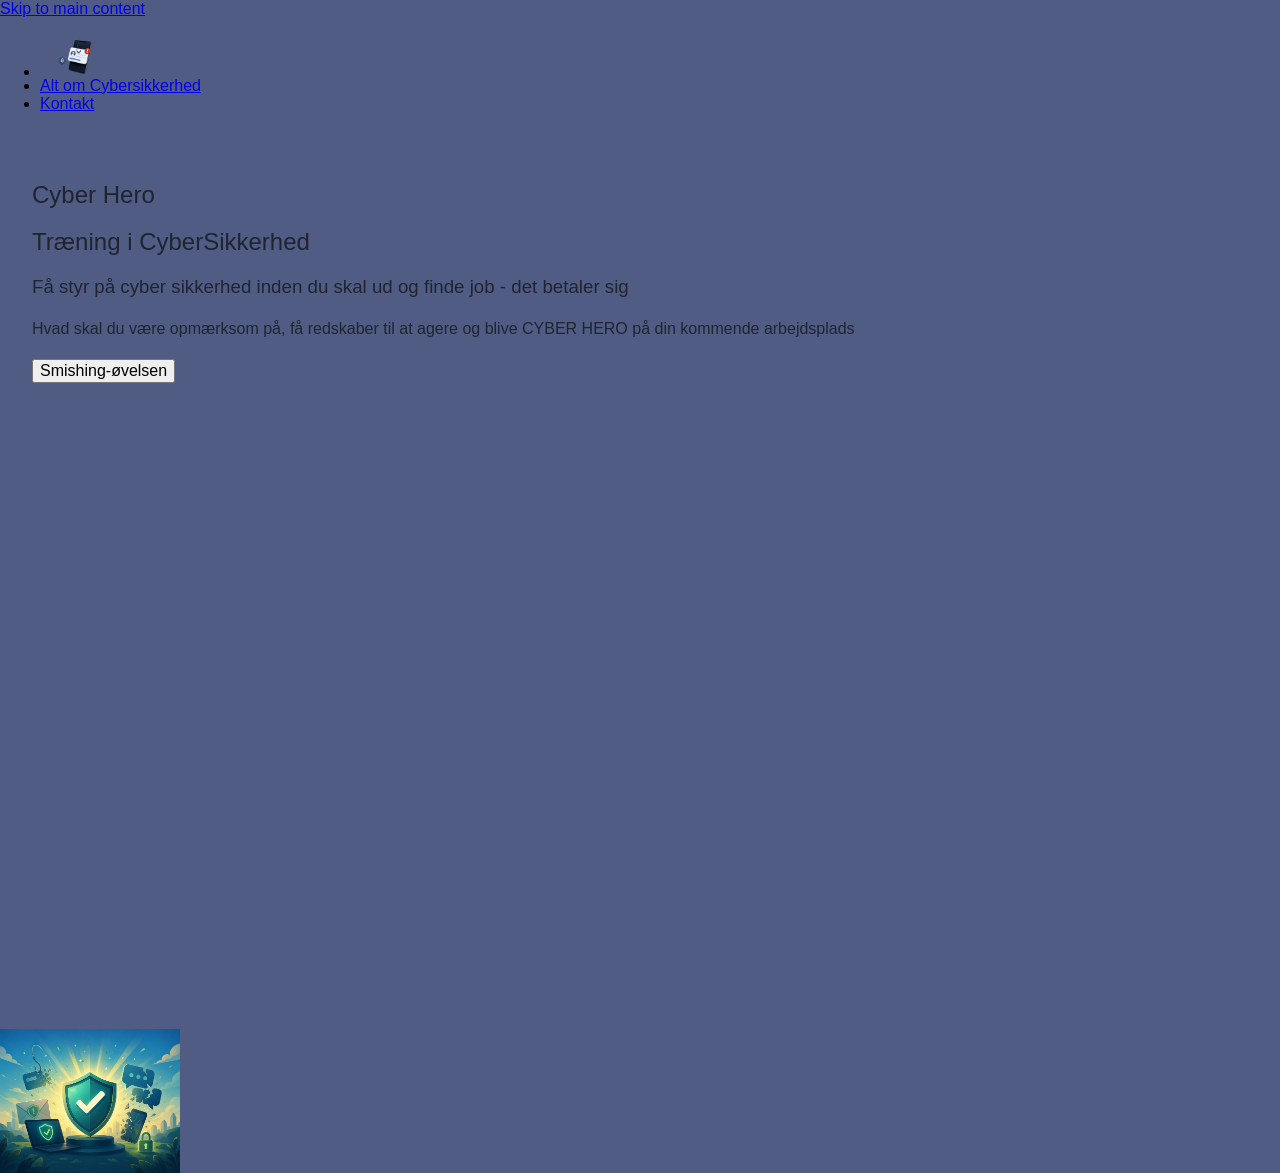
==== index.html @ 081ffcfa "færdiggjort branching scenario og WIP navigation" ====
<!DOCTYPE html>
<html lang="da">

<head>
  <meta charset="UTF-8">
  <meta http-equiv="X-UA-Compatible" content="IE=edge" />
  <!-- fortælller ældre browsere at de skal benytte seneste rendering-mode - ikke vigtig mere, men god -->
  <meta name="viewport" content="width=device-width, initial-scale=1.0">
  <title>Cybersikkerhed</title>
  <script src="js/script-screens.js" defer></script>
  <script src="js/script.js" defer></script>
  <link rel="stylesheet" href="css/style.css">
</head>

<body>
  <a href="#main-content" class="screen-reader-text">Skip to main content
  </a>
  <header>
    <nav class="site-nav" aria-label="site-navigation">
      <ul class="site-nav__list">
        <li class="site-nav__item">
          <a href="#" class="site-nav__link site-nav__link--logo">
            <img src="imgs/smishing--nobg.png" alt="Cyber Hero logo" class="site-nav__logo--icon" </a>
        </li>
        <li class="site-nav__item">
          <a href="#Cyber Sikkerhed" class="site-nav__link">Alt om Cybersikkerhed</a>
        </li>
        <li class="site-nav__item">
          <a href="#Kontakt" class="site-nav__link">Kontakt</a>
        </li>
      </ul>
    </nav>
  </header>
  <main id="main-content" aria-label="main-content">
    <section class="screen hero" data-screen="hero">
      <div class="hero__title">
        <h1 class="hero__logo-text">
          <span>Cyber</span>
          <span>Hero</span>
        </h1>
        <h2 class="hero__subtitle">Træning i CyberSikkerhed</h2>

        <div class="hero__info">
          <h3 class="hero__info-title">Få styr på cyber sikkerhed inden du skal ud og finde job - det betaler sig</h3>
          <h4 class="hero__info-text">Hvad skal du være opmærksom på, få redskaber til at agere og blive CYBER HERO på
            din kommende arbejdsplads
          </h4>
        </div>
      </div>
      <button class="hero__btn" data-go-to="case-smishing">Smishing-øvelsen</button>
    </section>
    <section class="screen card is-hidden" data-screen="case-intro">
      <div class="card__img">
        <img src="imgs/logo--blue-bg.png" alt="CyberHero-logo">
      </div>
      <div class="card__header">
        <h2 class="card__title">Smishing Alert1</h2>
        <h3 class="card__subtitle">Du modtager en sms fra ukendt nummer med besked om at ændre din eksamensdato</h3>
        <div class="card__content">
          <h3 class="card__subtitle">Dette kan du efter øvelsen:</h3>
          <ul class="card__list">
            <li class="card__item">genkende smishing</li>
            <li class="card__item">agere med ro i maven</li>
            <li class="card__item">reagere hvis uheldet sker</li>
          </ul>
          <h4 class="card__info">Målgruppe: Studerende</h4>
          <h4 class="card__info">Varighed: 3-5 min.</h4>
          <button class="card__btn card__btn--case" data-go-to="case-smishing">START smishing-øvelsen</button>
        </div>
      </div>
    </section>
    <section class="screen q-card is-hidden" data-screen="case-smishing">
      <div class="q-card__img">
        <img src="imgs/logo--black-bg.png" alt="Smishing illustration">
      </div>
      <div class="q-card__header">
        <h2 class="q-card__title">Smishing Alert</h2>
        <h3 class="q-card__subtitle"></h3>
        <p class="q-card__bodytext">Du modtager en sms fra ukendt nummer med beskeden:</p>
      </div>
      <div class="q-card__img">
        <img src="imgs/logo--green-bg.png" alt="Smishing illustration">
      </div>
      <div class="q-card__content">
        <h3 class="q-card__subtitle"></h3>
        <h2 class="q-card__question">Hvordan reagerer du?</h2>
        <button class="q-card__btn q-card__btn--choice" data-action="click">check</button>
        <button class="q-card__btn q-card__btn--choice" data-action="click">ignore</button>
        <button class="q-card__btn q-card__btn--choice" data-action="click">click</button>
      </div>
    </section>
    <section class="screen consequence-card is-hidden" data-screen="feedback">
      <div class="consequence-card__img">
        <img src="imgs/logo--no-bg.png" alt="Smishing illustration">
      </div>
      <div class="consequence-card__header">
        <h2 class="consequence-card__title">Smishing Alerttertete</h2>
        <h3 class="consequence-card__subtitle">test tes test</h3>
        <p class="consequence-card__bodytext">Du modtager en sms fra ukendt nummer med beskeden:</p>
      </div>
      <div class="consequence-card__img">
        <img src="imgs/smishing--nobg.png" alt="Smishing illustration">
      </div>
      <div class="consequence-card__content">
        <h3 class="consequence-card__subtitle"></h3>
        <h2 class="consequence-card__question">Hvordan reagerer du?</h2>
        <button class="consequence-card__btn consequence-card__btn--question" data-action="check">Svar click</button>
        <button class="consequence-card__btn consequence-card__btn--question" data-action="check">Svar ignore</button>
        <button class="consequence-card__btn consequence-card__btn--question" data-action="check">Svar check</button>
      </div>
    </section>
    <section class="screen end-card is-hidden" data-screen="end">
      <div class="end-card__header">
        <h2 class="end-card__title">Du er nu Cyber-Hero</h2>
        <h3 class="end-card__subtitle">Du har nu gennemført Smishing-øvelsen og kan nu:</h3>
        <h3 class="end-card__subtitle">Dette kan du efter øvelsen:</h3>
        <ul class="end-card__list">
          <li class="end-card__item">genkende smishing</li>
          <li class="end-card__item">agere med ro i maven</li>
          <li class="end-card__item">reagere hvis uheldet sker</li>
        </ul>
      </div>
      <div class="end-card__body">
        <p class="end-card__bodytext">Du modtager en sms fra ukendt nummer med beskeden:</p>
        <div class="end-card__img">
          <img src="imgs/ch-finish-shield-ai.png" alt="Smishing illustration">
        </div>
      </div>
    </section>
    <section class="screen next-card is-hidden" data-screen="next">
      <div class="next-card__content">
        <h3 class="next-card__subtitle"></h3>
        <h2 class="next-card__question">Hvad kan du nu?</h2>
        <button class="next-card__btn next-card__btn--next" data-action="check">Svar click</button>
        <button class="next-card__btn next-card__btn--next" data-action="check">Svar ignore</button>
        <button class="next-card__btn next-card__btn--next" data-action="check">Svar check</button>
      </div>
    </section>
  </main>
  <section class="screen introMain is-hidden" data-screen="introMain">Alle udfordringer</section>
  <section class="screen learnMore is-hidden" data-screen="learnMore">Lær mere om Cyber Sikkerhed</section>
  <section class="footer">
    <div class="footer__logobox">
      <div class="footer__logo-img">
        <img src="imgs/ch-finish-shield-ai.png" alt="logo">
      </div>
    </div>
  </section>
</body>

</html>
---- css/style.css ----
@charset "UTF-8";
/* Mixin*/
/* Mixin er en måde at genbruge kode på. Man tager kode som bruges flere steder og samler det i en mixin */
/* 1. Reset / base */
* {
  box-sizing: border-box;
}

body {
  margin: 0;
  padding: 0;
  font-family: SF Pro Display, Source Code Pro, Segoe UI, Tahoma, Geneva, Verdana, sans-serif;
  background-color: #515c84;
}

p {
  font-size: 16px;
  font-family: SF Pro Display, Source Code Pro, Segoe UI, Tahoma, Geneva, Verdana, sans-serif;
  color: #1f2430;
}

h1,
h2,
h3,
h4,
h5,
h6 {
  font-weight: 500;
  color: #1f2430;
}

img {
  display: block;
  height: auto;
  max-width: 100%;
}

button {
  font: inherit;
  cursor: pointer;
}

/* 3. Layout helpers */
.is-hidden {
  display: none;
}

.screen {
  min-height: 100vh;
  padding: 2rem;
}

/* 4. Navigation */
.site-nav__logo--icon {
  width: 4rem;
  height: auto;
  display: block;
}

/* 5. Sections / components */
/*.hero,
.consequence-card,
.q-card__img,
.end-card {
  display: grid;
  place-items: center;
  max-width: 900px;
  margin: 2rem auto;
  padding: 2rem;
  background-color: #ffffff;
  border-radius: 8px;
}

.q-card__img img {
  max-width: 320px;
}
*/
/* 6. Footer */
/* 7. States */
/* 8. Media queries */
/* 2. Accessibility */
/*Skip to main content code snippet fra:https://www.a11y-collective.com/blog//*
skip-to-main-content/ */
/*.screen-reader-text {
  position: absolute; //Positions the link absolutely on the page, allowing it to be placed anywhere.
  left: -9999px; //Moves the link far off-screen to the left, making it invisible to sighted users.
  z-index: 999; //Sets a high z-index, ensuring that the link will be on top of other page elements if it becomes visible.
  padding: 1em;
  background-color: black;
  color: white;
  opacity: 0; //Sets the link's opacity to 0, making it fully transparent and invisible.
}

.screen-reader-text:focus {
  left: 50%; // When the link receives focus (e.g., when a keyboard user tabs to it), it is repositioned horizontally to the centre of the screen.
  transform: translateX(
    -50%
  ); //This centres the link horizontally by moving it back to the left by 50% of its own width.
  opacity: 1; //The link's opacity is set to 1, making it fully visible.
}

Incorporating Skip to Main Content Links for Better Website Accessibility - The A11Y Collective
        Boost your website’s accessibility. Understand & implement 'Skip to Main Content' links for an inclusive web experience, better SEO & legal compliance*/
img {
  max-width: 180px;
  width: 100%;
  height: auto;
}/*# sourceMappingURL=style.css.map */
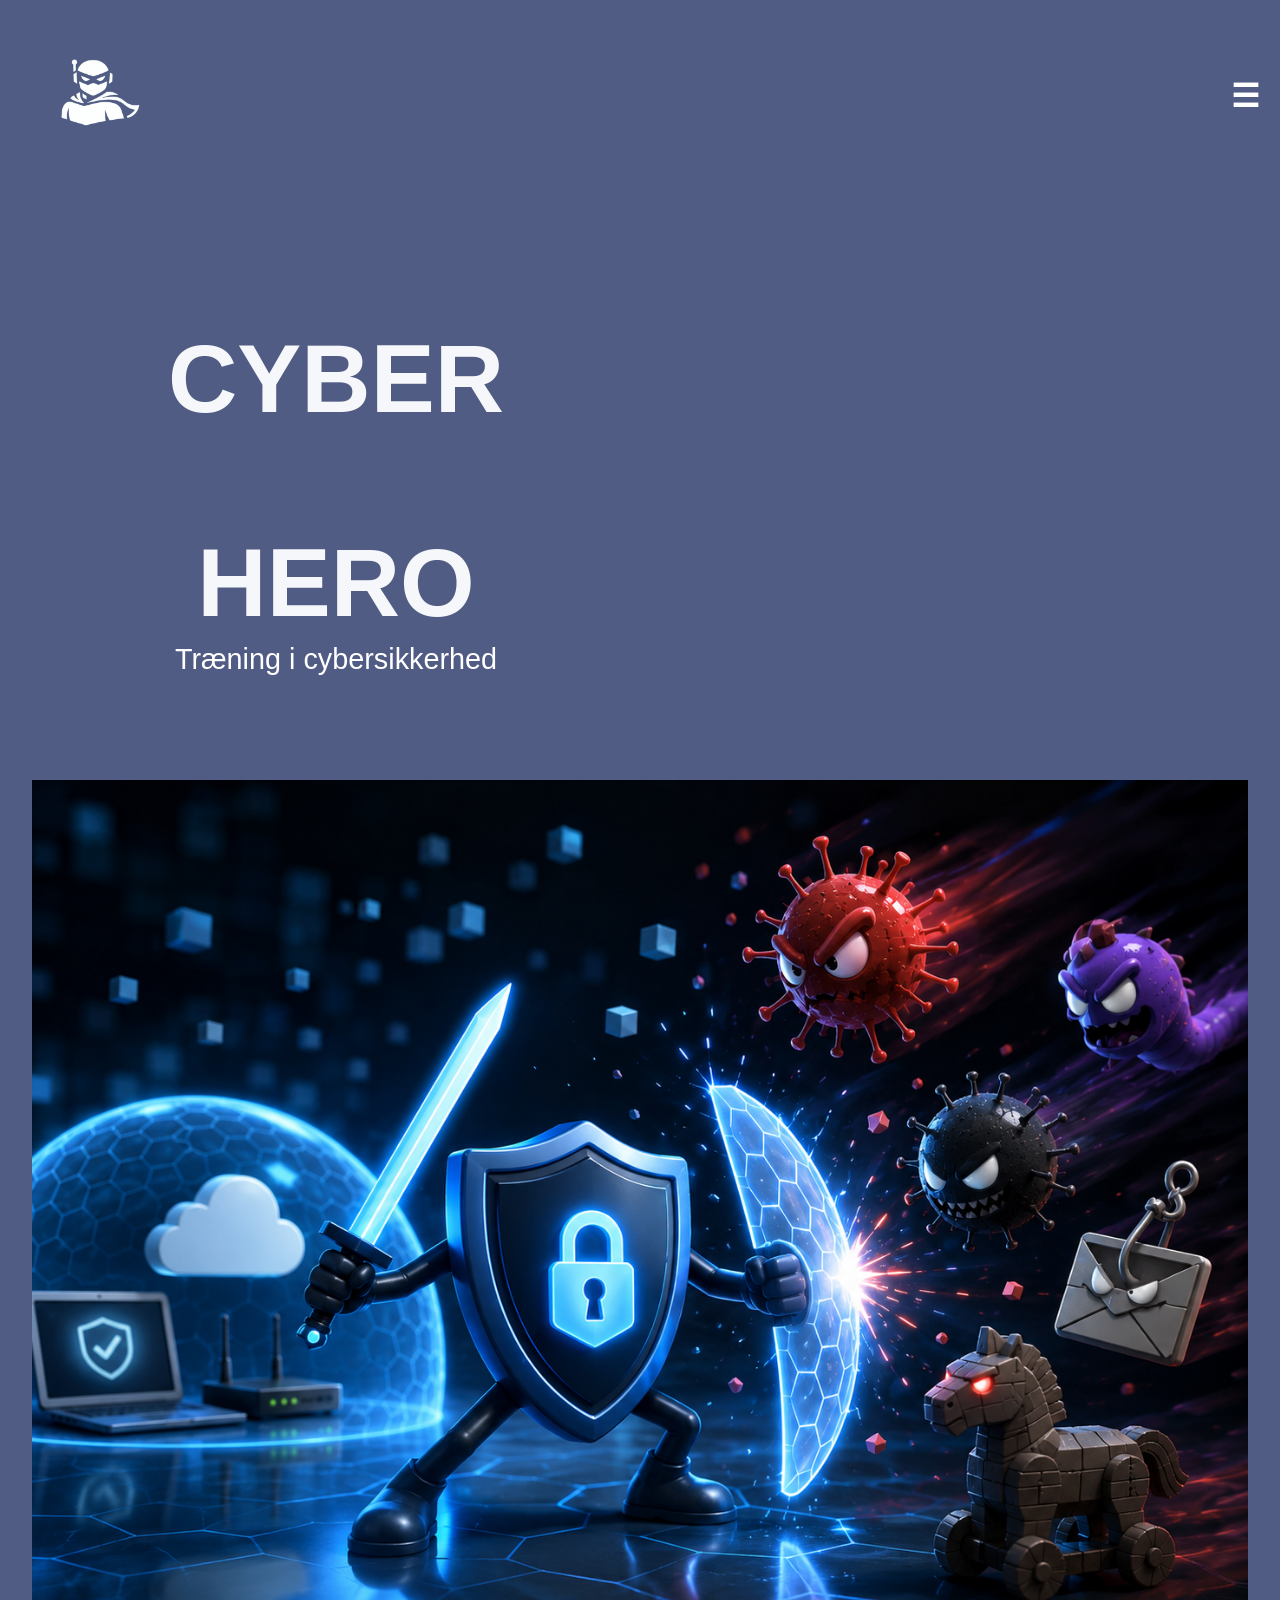
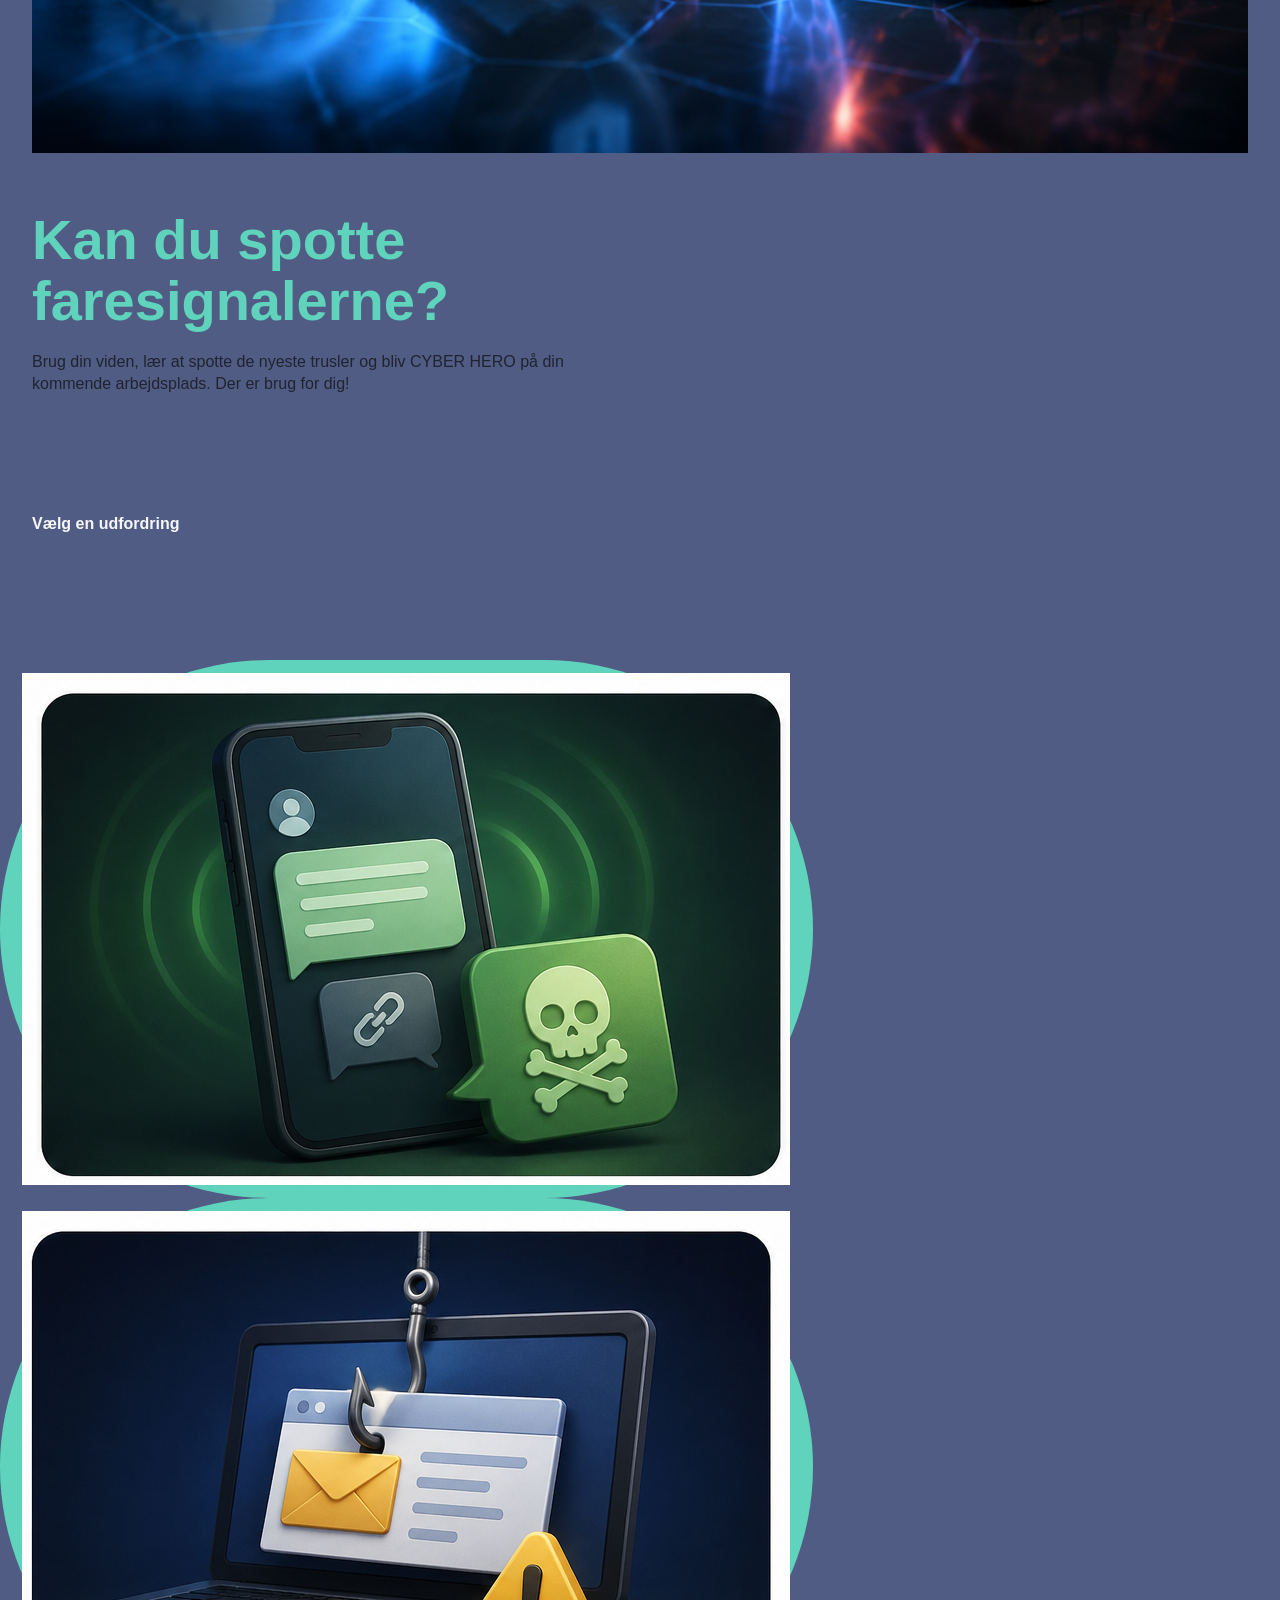
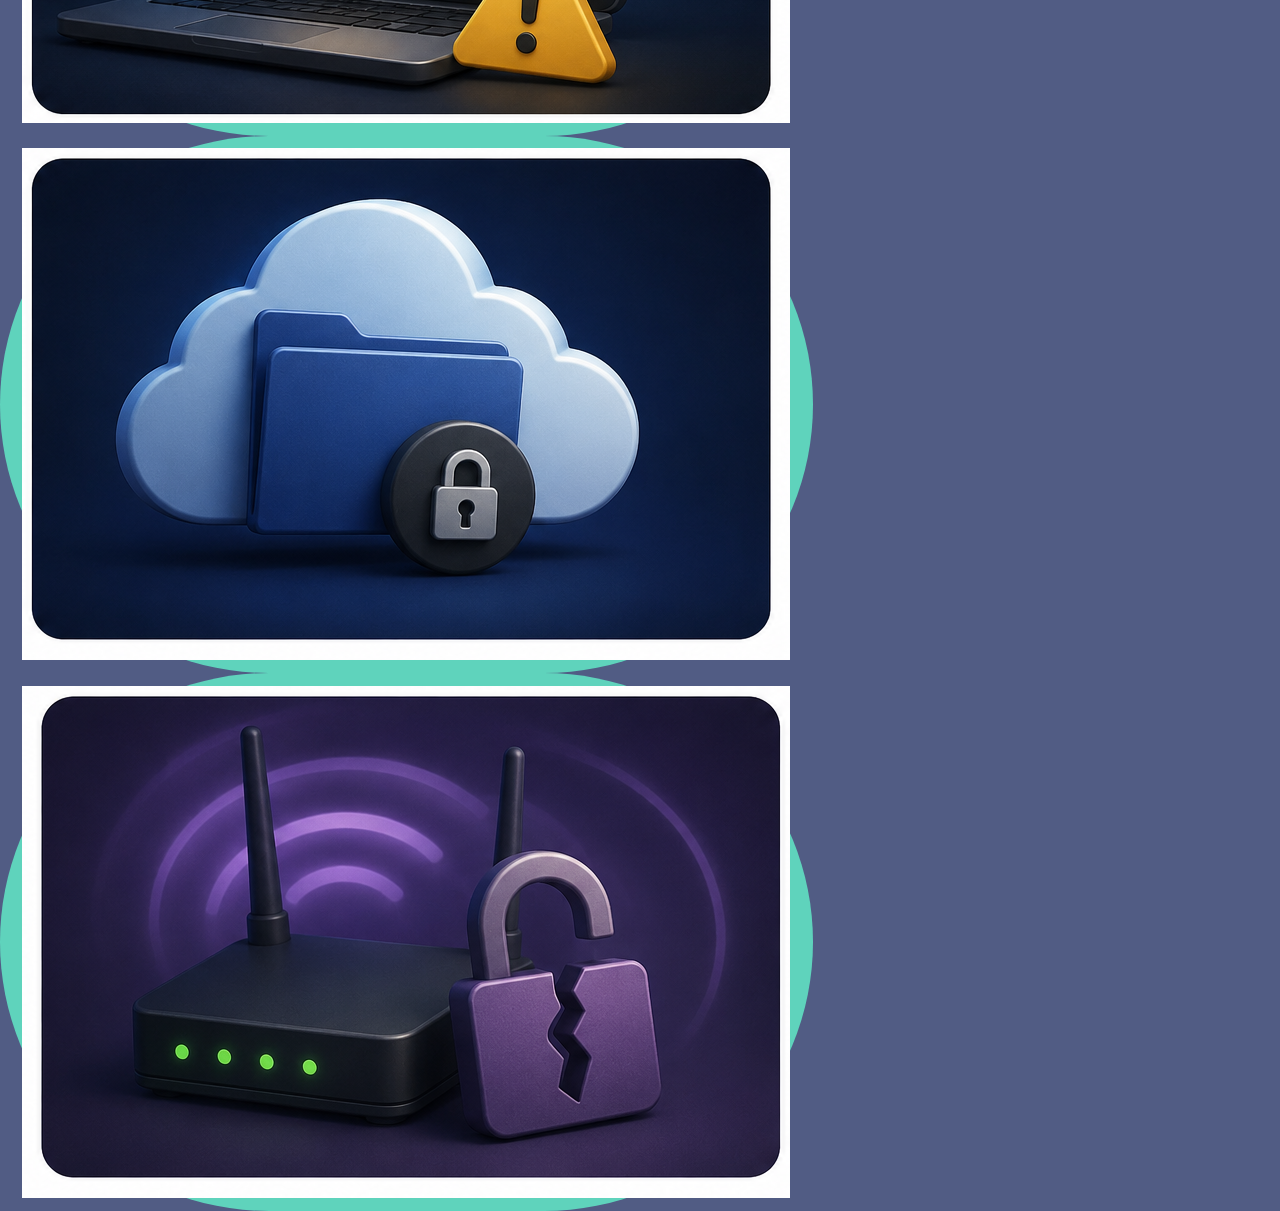
==== commit bb21617f: "js og flows" ====
--- a/index.html
+++ b/index.html
@@ -3,8 +3,7 @@
 
 <head>
   <meta charset="UTF-8">
-  <meta http-equiv="X-UA-Compatible" content="IE=edge" />
-  <!-- fortælller ældre browsere at de skal benytte seneste rendering-mode - ikke vigtig mere, men god -->
+  <meta http-equiv="X-UA-Compatible" content="IE=edge">
   <meta name="viewport" content="width=device-width, initial-scale=1.0">
   <title>Cybersikkerhed</title>
   <script src="js/script-screens.js" defer></script>
@@ -13,139 +12,111 @@
 </head>
 
 <body>
-  <a href="#main-content" class="screen-reader-text">Skip to main content
-  </a>
+  <a href="#main-content" class="screen-reader-text">Spring til indhold</a>
+
   <header>
     <nav class="site-nav" aria-label="site-navigation">
+      <a href="#hero" class="site-nav__link site-nav__link--logo">
+        <img src="imgs/hero-icon--white.png" alt="Cyber Hero logo" class="site-nav__logo--icon">
+      </a>
+      <button class="site-nav__burger" type="button" aria-label="Åbn navigation">☰</button>
       <ul class="site-nav__list">
         <li class="site-nav__item">
-          <a href="#" class="site-nav__link site-nav__link--logo">
-            <img src="imgs/smishing--nobg.png" alt="Cyber Hero logo" class="site-nav__logo--icon" </a>
+          <a href="#learnMore" class="site-nav__link">Alt om cybersikkerhed</a>
         </li>
         <li class="site-nav__item">
-          <a href="#Cyber Sikkerhed" class="site-nav__link">Alt om Cybersikkerhed</a>
-        </li>
-        <li class="site-nav__item">
-          <a href="#Kontakt" class="site-nav__link">Kontakt</a>
+          <a href="#scenario-intro-smishing" class="site-nav__link">Smishing</a>
         </li>
       </ul>
     </nav>
   </header>
+
   <main id="main-content" aria-label="main-content">
-    <section class="screen hero" data-screen="hero">
-      <div class="hero__title">
-        <h1 class="hero__logo-text">
-          <span>Cyber</span>
-          <span>Hero</span>
-        </h1>
-        <h2 class="hero__subtitle">Træning i CyberSikkerhed</h2>
+      <section class="screen hero" data-screen="hero">
+      
+        <div class="hero__title">
+          <h1 class="hero__logo-text">
+            <span>CYBER</span><br>
+            <span>HERO</span>
+          </h1>
+          <h2 class="hero__subtitle">Træning i cybersikkerhed</h2>
+      </div>
+      
+      <div class="hero__line"></div>
 
-        <div class="hero__info">
-          <h3 class="hero__info-title">Få styr på cyber sikkerhed inden du skal ud og finde job - det betaler sig</h3>
-          <h4 class="hero__info-text">Hvad skal du være opmærksom på, få redskaber til at agere og blive CYBER HERO på
-            din kommende arbejdsplads
-          </h4>
-        </div>
+      <div class="hero__image">
+      <img src="imgs/hero_battles.png" alt="Cyber threats illustration">
       </div>
-      <button class="hero__btn" data-go-to="case-smishing">Smishing-øvelsen</button>
+
+      <div class="hero__textbox">
+        <h3 class="hero__big-text">
+        <span>Kan du spotte faresignalerne?</span>
+      </h3>
+      <p class="hero__info-text"> Brug din viden, lær at spotte de nyeste trusler og bliv CYBER HERO på din kommende arbejdsplads. Der er brug for dig!</p>
+      </div>
+        <div class="hero__line"></div>
+      <h4 class="hero__info-text">Vælg en udfordring</h4>
+
+      <section class="threat-menu" aria-label="Cybertrusler">
+      </section>
     </section>
-    <section class="screen card is-hidden" data-screen="case-intro">
-      <div class="card__img">
-        <img src="imgs/logo--blue-bg.png" alt="CyberHero-logo">
+
+         <button class="threat-card" 
+          type="button" data-go-to="scenario-intro-smishing">
+        <img src="imgs/threat--smishing.png" alt="Smishing illustration"></button>
+        
+        <button class="threat-card" 
+          type="button" data-go-to="scenario-intro-phishing">
+        <img src="imgs/threat--phishing.png" alt="Phishing illustration"></button>
+
+                <button class="threat-card" 
+          type="button" data-go-to="scenario-intro-cloud">
+        <img src="imgs/threat--cloud.png" alt="Trussel Cloud-filer illustration"></button>
+
+                <button class="threat-card" 
+          type="button" data-go-to="scenario-intro-router">
+        <img src="imgs/threat--router.png" alt="threat router illustration"></button>
+
+      </section>
+       
+
+</section>
+        
       </div>
-      <div class="card__header">
-        <h2 class="card__title">Smishing Alert1</h2>
-        <h3 class="card__subtitle">Du modtager en sms fra ukendt nummer med besked om at ændre din eksamensdato</h3>
-        <div class="card__content">
-          <h3 class="card__subtitle">Dette kan du efter øvelsen:</h3>
-          <ul class="card__list">
-            <li class="card__item">genkende smishing</li>
-            <li class="card__item">agere med ro i maven</li>
-            <li class="card__item">reagere hvis uheldet sker</li>
-          </ul>
-          <h4 class="card__info">Målgruppe: Studerende</h4>
-          <h4 class="card__info">Varighed: 3-5 min.</h4>
-          <button class="card__btn card__btn--case" data-go-to="case-smishing">START smishing-øvelsen</button>
-        </div>
+<!--       <button class="hero__btn" type="button" data-go-to="scenario-intro-smishing">Smishing-øvelsen</button>
+    </section>
+
+    <section class="screen dynamic-screen is-hidden" data-screen="dynamic">
+      <div class="dynamic-screen__content">
+        <p class="dynamic-screen__eyebrow">Cyber Hero</p>
+        <span class="dynamic-screen__badge"></span>
+        <h2 class="dynamic-screen__title"></h2>
+        <p class="dynamic-screen__bodytext"></p>
+        <ul class="dynamic-screen__feedback" aria-label="Feedback"></ul>
+        <h3 class="dynamic-screen__question">Hvad gør du?</h3>
+        <div class="dynamic-screen__choices"></div>
       </div>
     </section>
-    <section class="screen q-card is-hidden" data-screen="case-smishing">
-      <div class="q-card__img">
-        <img src="imgs/logo--black-bg.png" alt="Smishing illustration">
-      </div>
-      <div class="q-card__header">
-        <h2 class="q-card__title">Smishing Alert</h2>
-        <h3 class="q-card__subtitle"></h3>
-        <p class="q-card__bodytext">Du modtager en sms fra ukendt nummer med beskeden:</p>
-      </div>
-      <div class="q-card__img">
-        <img src="imgs/logo--green-bg.png" alt="Smishing illustration">
-      </div>
-      <div class="q-card__content">
-        <h3 class="q-card__subtitle"></h3>
-        <h2 class="q-card__question">Hvordan reagerer du?</h2>
-        <button class="q-card__btn q-card__btn--choice" data-action="click">check</button>
-        <button class="q-card__btn q-card__btn--choice" data-action="click">ignore</button>
-        <button class="q-card__btn q-card__btn--choice" data-action="click">click</button>
-      </div>
-    </section>
-    <section class="screen consequence-card is-hidden" data-screen="feedback">
-      <div class="consequence-card__img">
-        <img src="imgs/logo--no-bg.png" alt="Smishing illustration">
-      </div>
-      <div class="consequence-card__header">
-        <h2 class="consequence-card__title">Smishing Alerttertete</h2>
-        <h3 class="consequence-card__subtitle">test tes test</h3>
-        <p class="consequence-card__bodytext">Du modtager en sms fra ukendt nummer med beskeden:</p>
-      </div>
-      <div class="consequence-card__img">
-        <img src="imgs/smishing--nobg.png" alt="Smishing illustration">
-      </div>
-      <div class="consequence-card__content">
-        <h3 class="consequence-card__subtitle"></h3>
-        <h2 class="consequence-card__question">Hvordan reagerer du?</h2>
-        <button class="consequence-card__btn consequence-card__btn--question" data-action="check">Svar click</button>
-        <button class="consequence-card__btn consequence-card__btn--question" data-action="check">Svar ignore</button>
-        <button class="consequence-card__btn consequence-card__btn--question" data-action="check">Svar check</button>
-      </div>
-    </section>
-    <section class="screen end-card is-hidden" data-screen="end">
-      <div class="end-card__header">
-        <h2 class="end-card__title">Du er nu Cyber-Hero</h2>
-        <h3 class="end-card__subtitle">Du har nu gennemført Smishing-øvelsen og kan nu:</h3>
-        <h3 class="end-card__subtitle">Dette kan du efter øvelsen:</h3>
-        <ul class="end-card__list">
-          <li class="end-card__item">genkende smishing</li>
-          <li class="end-card__item">agere med ro i maven</li>
-          <li class="end-card__item">reagere hvis uheldet sker</li>
-        </ul>
-      </div>
-      <div class="end-card__body">
-        <p class="end-card__bodytext">Du modtager en sms fra ukendt nummer med beskeden:</p>
-        <div class="end-card__img">
-          <img src="imgs/ch-finish-shield-ai.png" alt="Smishing illustration">
-        </div>
-      </div>
-    </section>
-    <section class="screen next-card is-hidden" data-screen="next">
-      <div class="next-card__content">
-        <h3 class="next-card__subtitle"></h3>
-        <h2 class="next-card__question">Hvad kan du nu?</h2>
-        <button class="next-card__btn next-card__btn--next" data-action="check">Svar click</button>
-        <button class="next-card__btn next-card__btn--next" data-action="check">Svar ignore</button>
-        <button class="next-card__btn next-card__btn--next" data-action="check">Svar check</button>
+-->
+    <section class="screen learn-more is-hidden" data-screen="learnMore">
+      <div class="learn-more__content">
+        <h2>Læs mere om cybersikkerhed</h2>
+        <p>
+          Stop op, tjek afsenderen og gå selv til den officielle kanal, når en besked beder dig handle hurtigt.
+          Det er især vigtigt, hvis du bliver bedt om at logge ind, betale eller bekræfte personlige oplysninger.
+        </p>
+        <button type="button" data-go-to="hero">Tilbage til forsiden</button>
       </div>
     </section>
   </main>
-  <section class="screen introMain is-hidden" data-screen="introMain">Alle udfordringer</section>
-  <section class="screen learnMore is-hidden" data-screen="learnMore">Lær mere om Cyber Sikkerhed</section>
+
   <section class="footer">
     <div class="footer__logobox">
       <div class="footer__logo-img">
-        <img src="imgs/ch-finish-shield-ai.png" alt="logo">
+        <img src="imgs/ch-finish-shield-ai.png" alt="Cyber Hero skjold">
       </div>
     </div>
   </section>
 </body>
 
-</html>+</html>
--- a/css/style.css
+++ b/css/style.css
@@ -1,7 +1,6 @@
 @charset "UTF-8";
 /* Mixin*/
 /* Mixin er en måde at genbruge kode på. Man tager kode som bruges flere steder og samler det i en mixin */
-/* 1. Reset / base */
 * {
   box-sizing: border-box;
 }
@@ -14,7 +13,7 @@
 }
 
 p {
-  font-size: 16px;
+  font-size: 1rem;
   font-family: SF Pro Display, Source Code Pro, Segoe UI, Tahoma, Geneva, Verdana, sans-serif;
   color: #1f2430;
 }
@@ -25,8 +24,8 @@
 h4,
 h5,
 h6 {
-  font-weight: 500;
-  color: #1f2430;
+  font-weight: 600;
+  color: #f5f7fa;
 }
 
 img {
@@ -38,71 +37,241 @@
 button {
   font: inherit;
   cursor: pointer;
-}
-
-/* 3. Layout helpers */
+  background-color: #5fd3bc;
+  color: white;
+  border: none;
+  border-radius: 999px;
+  padding: 0.8rem 1.4rem;
+  font-weight: 700;
+}
+
+button:hover {
+  background-color: white;
+  color: #515c84;
+}
+
+.screen-reader-text {
+  position: absolute;
+  left: -999px;
+}
+
+.screen {
+  min-height: 100vh;
+  padding: 2rem 1rem;
+}
+
+.screen.is-hidden,
 .is-hidden {
   display: none;
 }
 
-.screen {
-  min-height: 100vh;
-  padding: 2rem;
-}
-
-/* 4. Navigation */
+.site-nav {
+  display: flex;
+  flex-direction: row;
+  align-items: center;
+  justify-content: space-between;
+  padding: 1rem;
+  position: relative;
+}
+.site-nav__list {
+  display: none;
+  flex-direction: column;
+  gap: 1rem;
+  margin: 0;
+  padding: 1rem;
+  list-style: none;
+  position: absolute;
+  top: 100%;
+  right: 1rem;
+  z-index: 10;
+  background-color: #515c84;
+  border: 2px solid rgba(255, 255, 255, 0.3);
+  border-radius: 8px;
+}
+.site-nav__list.is-open {
+  display: flex;
+}
+.site-nav__link {
+  color: white;
+  text-decoration: none;
+}
 .site-nav__logo--icon {
-  width: 4rem;
+  width: 10rem;
   height: auto;
   display: block;
 }
-
-/* 5. Sections / components */
-/*.hero,
-.consequence-card,
-.q-card__img,
-.end-card {
+.site-nav__burger {
+  border: none;
+  background: none;
+  color: #ffffff;
+  cursor: pointer;
+  font-size: 2rem;
+  padding: 0.25rem;
+}
+
+.hero {
+  display: flex;
+  flex-direction: column;
+  gap: 2.5rem;
+  padding: 3rem 1rem;
+  background-color: #515c84;
+}
+.hero .hero__left .hero__right {
+  width: 100%;
+  text-align: center;
+}
+.hero__title {
+  max-width: 38rem;
+}
+.hero__logo-text, .hero__subtitle {
+  align-items: center;
+  display: flex;
+  flex-direction: column;
+  gap: 1rem;
+  text-align: center;
+}
+.hero__logo-text {
+  margin-bottom: 1rem;
+  font-size: clamp(3rem, 12vw, 6rem);
+  font-weight: 800;
+  line-height: 0.9;
+  text-transform: uppercase;
+}
+.hero__subtitle {
+  color: white;
+  font-size: clamp(1.4rem, 5vw, 1.8rem);
+  font-weight: 400;
+  margin-top: 0.5rem;
+}
+.hero__big-text {
+  display: flex;
+  flex-direction: column;
+  gap: 0.3rem;
+  font-weight: 800;
+  line-height: 1.1;
+  margin-top: 1rem;
+  max-width: 600px;
+}
+.hero__big-text span {
+  color: #5fd3bc;
+  font-size: clamp(2rem, 7vw, 3.5rem);
+}
+.hero__big-text .white {
+  color: white;
+}
+.hero__info-text {
+  max-width: 34rem;
+  line-height: 1.4;
+}
+
+.dynamic-screen {
+  place-items: center;
+  background-color: #515c84;
+}
+.dynamic-screen:not(.is-hidden) {
+  display: grid;
+}
+.dynamic-screen__content {
+  width: min(100%, 28rem);
+}
+.dynamic-screen__eyebrow {
+  margin: 0 0 1.5rem;
+  color: white;
+  font-size: 1.45rem;
+  font-weight: 800;
+  text-align: center;
+  text-transform: uppercase;
+}
+.dynamic-screen__badge {
+  display: inline-flex;
+  margin-bottom: 1rem;
+  padding: 0.35rem 0.75rem;
+  background-color: #5fd3bc;
+  color: #000000;
+  border-radius: 999px;
+  font-size: 0.85rem;
+  font-weight: 800;
+  text-transform: uppercase;
+}
+.dynamic-screen__title {
+  margin: 0 0 0.75rem;
+  font-size: clamp(1.8rem, 7vw, 2.5rem);
+  line-height: 1.05;
+}
+.dynamic-screen__bodytext {
+  margin: 0 0 1rem;
+  color: white;
+  line-height: 1.45;
+}
+.dynamic-screen__feedback {
+  min-height: 10rem;
+  margin: 1.5rem 0;
+  padding: 1rem 1.25rem;
+  background-color: rgba(255, 255, 255, 0.08);
+  border: 3px solid white;
+  border-radius: 8px;
+  color: white;
+  line-height: 1.5;
+}
+.dynamic-screen__feedback--good, .dynamic-screen__feedback--success {
+  border-color: #5fd3bc;
+}
+.dynamic-screen__feedback--warning {
+  border-color: #ffcf5a;
+}
+.dynamic-screen__feedback--danger {
+  border-color: #ff694f;
+}
+.dynamic-screen__question {
+  margin: 2rem 0 1rem;
+  font-size: clamp(1.6rem, 6vw, 2.2rem);
+}
+.dynamic-screen__choices {
+  display: grid;
+  gap: 1rem;
+}
+.dynamic-screen__btn {
+  width: 100%;
+  min-height: 4rem;
+  background-color: transparent;
+  border: 3px solid white;
+  border-radius: 8px;
+  color: white;
+  text-align: center;
+}
+.dynamic-screen__btn:hover {
+  background-color: white;
+  color: #515c84;
+}
+
+.learn-more:not(.is-hidden) {
   display: grid;
   place-items: center;
-  max-width: 900px;
-  margin: 2rem auto;
-  padding: 2rem;
-  background-color: #ffffff;
-  border-radius: 8px;
-}
-
-.q-card__img img {
-  max-width: 320px;
-}
-*/
-/* 6. Footer */
-/* 7. States */
-/* 8. Media queries */
-/* 2. Accessibility */
-/*Skip to main content code snippet fra:https://www.a11y-collective.com/blog//*
-skip-to-main-content/ */
-/*.screen-reader-text {
-  position: absolute; //Positions the link absolutely on the page, allowing it to be placed anywhere.
-  left: -9999px; //Moves the link far off-screen to the left, making it invisible to sighted users.
-  z-index: 999; //Sets a high z-index, ensuring that the link will be on top of other page elements if it becomes visible.
-  padding: 1em;
-  background-color: black;
-  color: white;
-  opacity: 0; //Sets the link's opacity to 0, making it fully transparent and invisible.
-}
-
-.screen-reader-text:focus {
-  left: 50%; // When the link receives focus (e.g., when a keyboard user tabs to it), it is repositioned horizontally to the centre of the screen.
-  transform: translateX(
-    -50%
-  ); //This centres the link horizontally by moving it back to the left by 50% of its own width.
-  opacity: 1; //The link's opacity is set to 1, making it fully visible.
-}
-
-Incorporating Skip to Main Content Links for Better Website Accessibility - The A11Y Collective
-        Boost your website’s accessibility. Understand & implement 'Skip to Main Content' links for an inclusive web experience, better SEO & legal compliance*/
-img {
-  max-width: 180px;
-  width: 100%;
-  height: auto;
+}
+
+.learn-more__content {
+  width: min(100%, 34rem);
+}
+.learn-more p {
+  color: white;
+  line-height: 1.5;
+}
+
+.footer {
+  display: none;
+}
+
+@media (min-width: 768px) {
+  .screen {
+    padding: 4rem 2rem;
+  }
+  .cards {
+    display: grid;
+    grid-template-columns: repeat(3, 1fr);
+    gap: 2rem;
+  }
+  .split {
+    display: grid;
+    grid-template-columns: 1fr 1fr;
+  }
 }/*# sourceMappingURL=style.css.map */
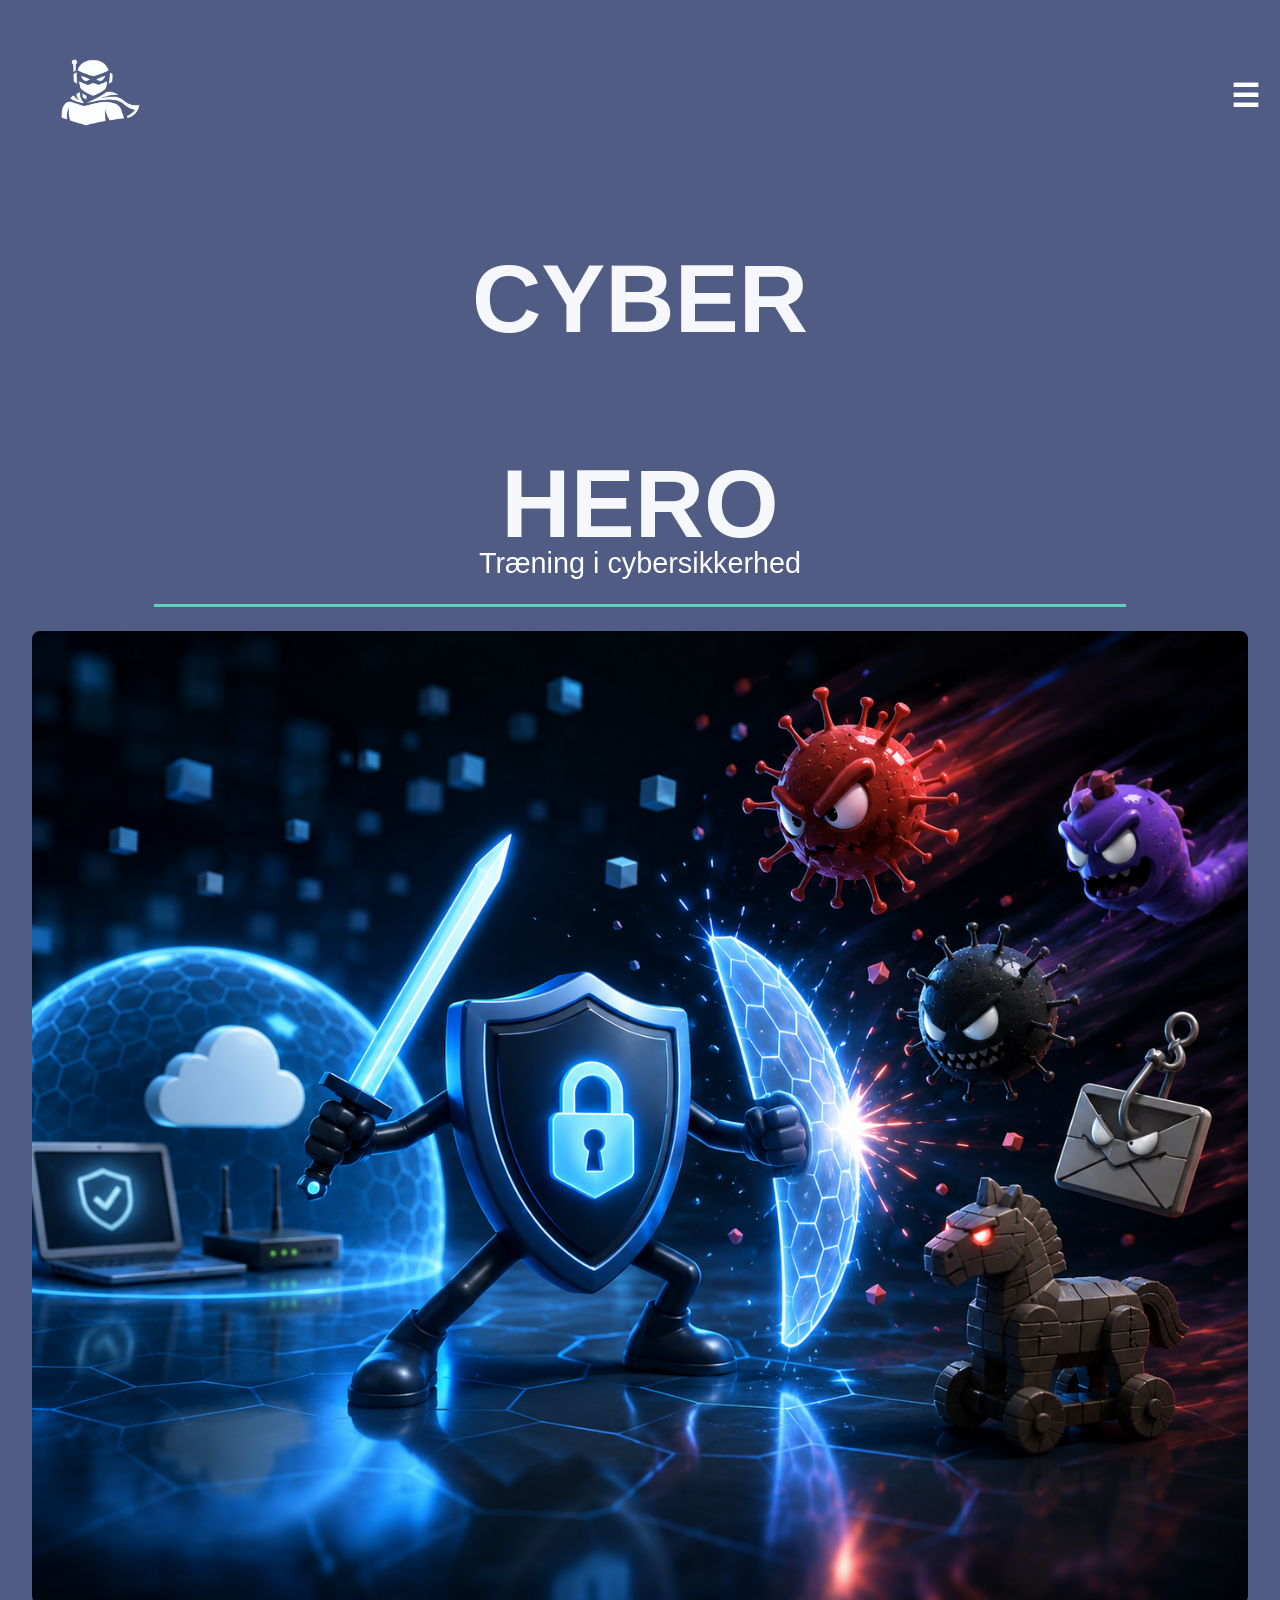
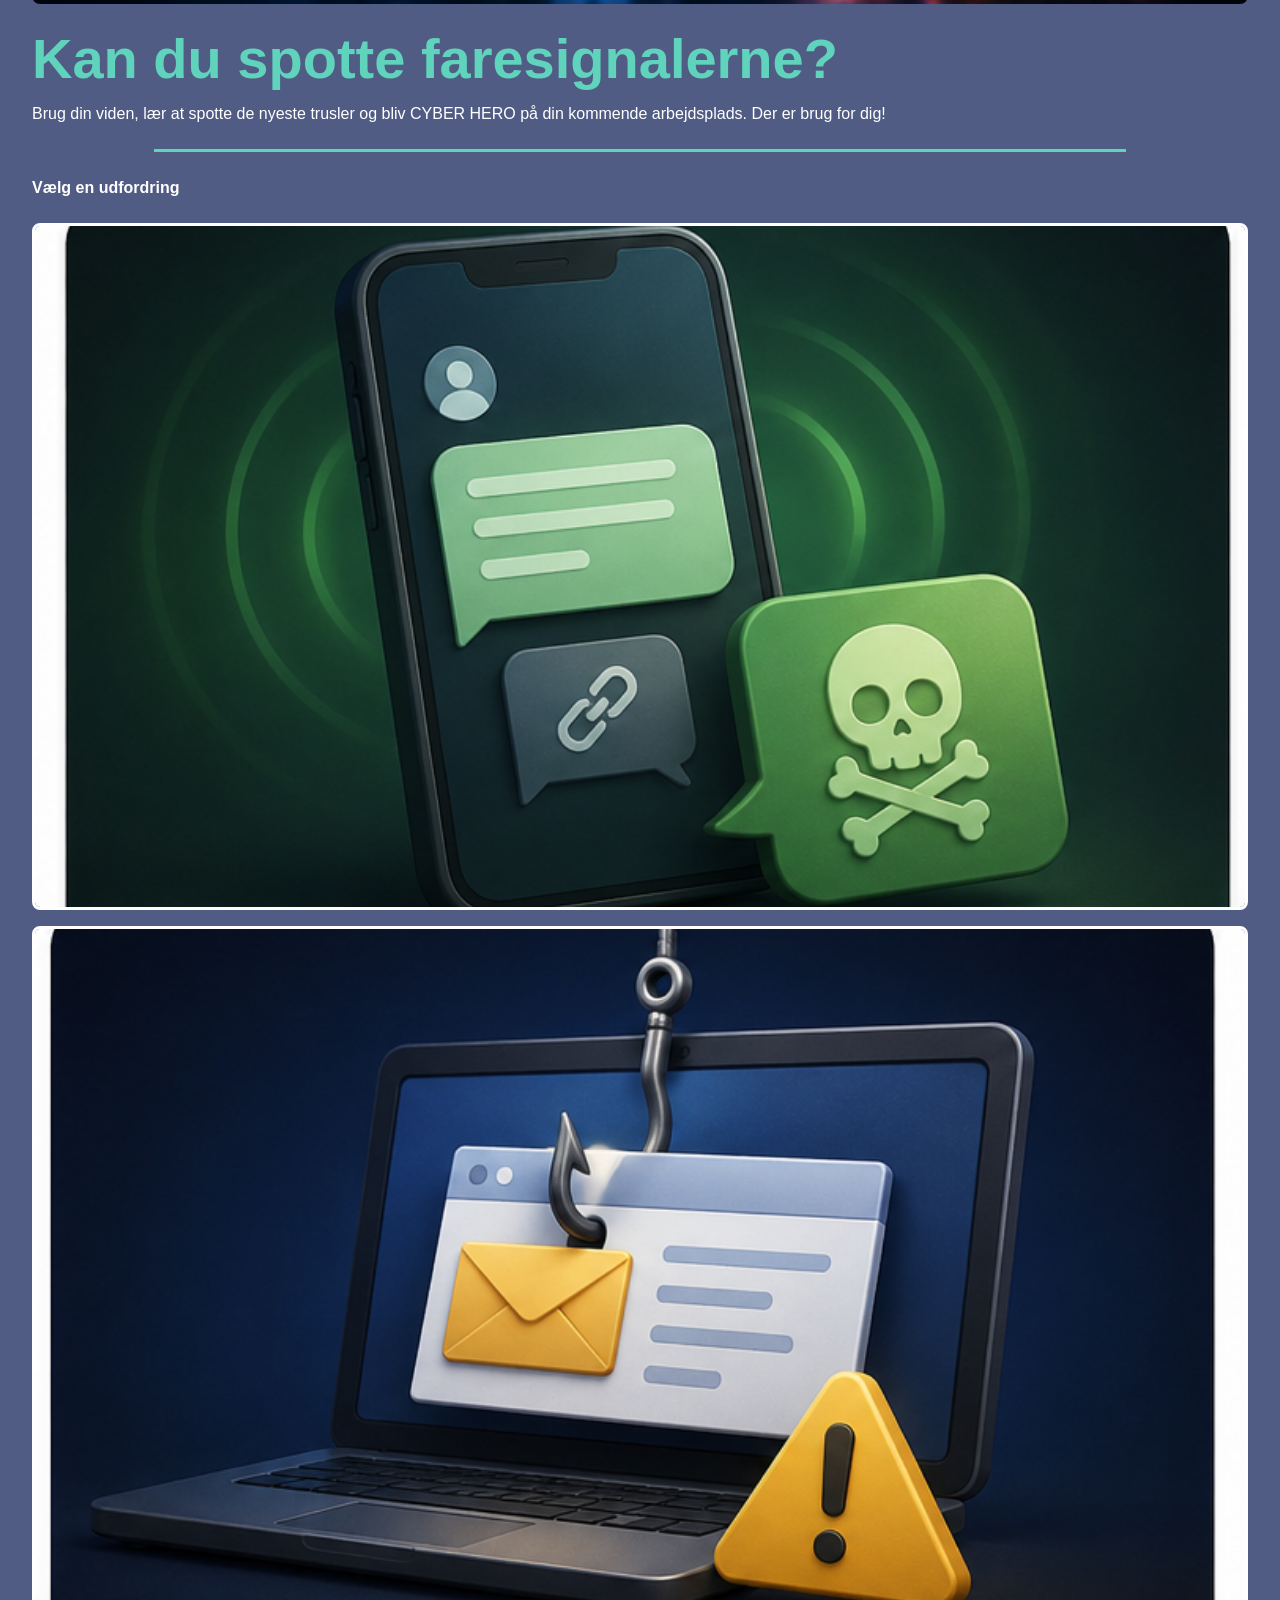
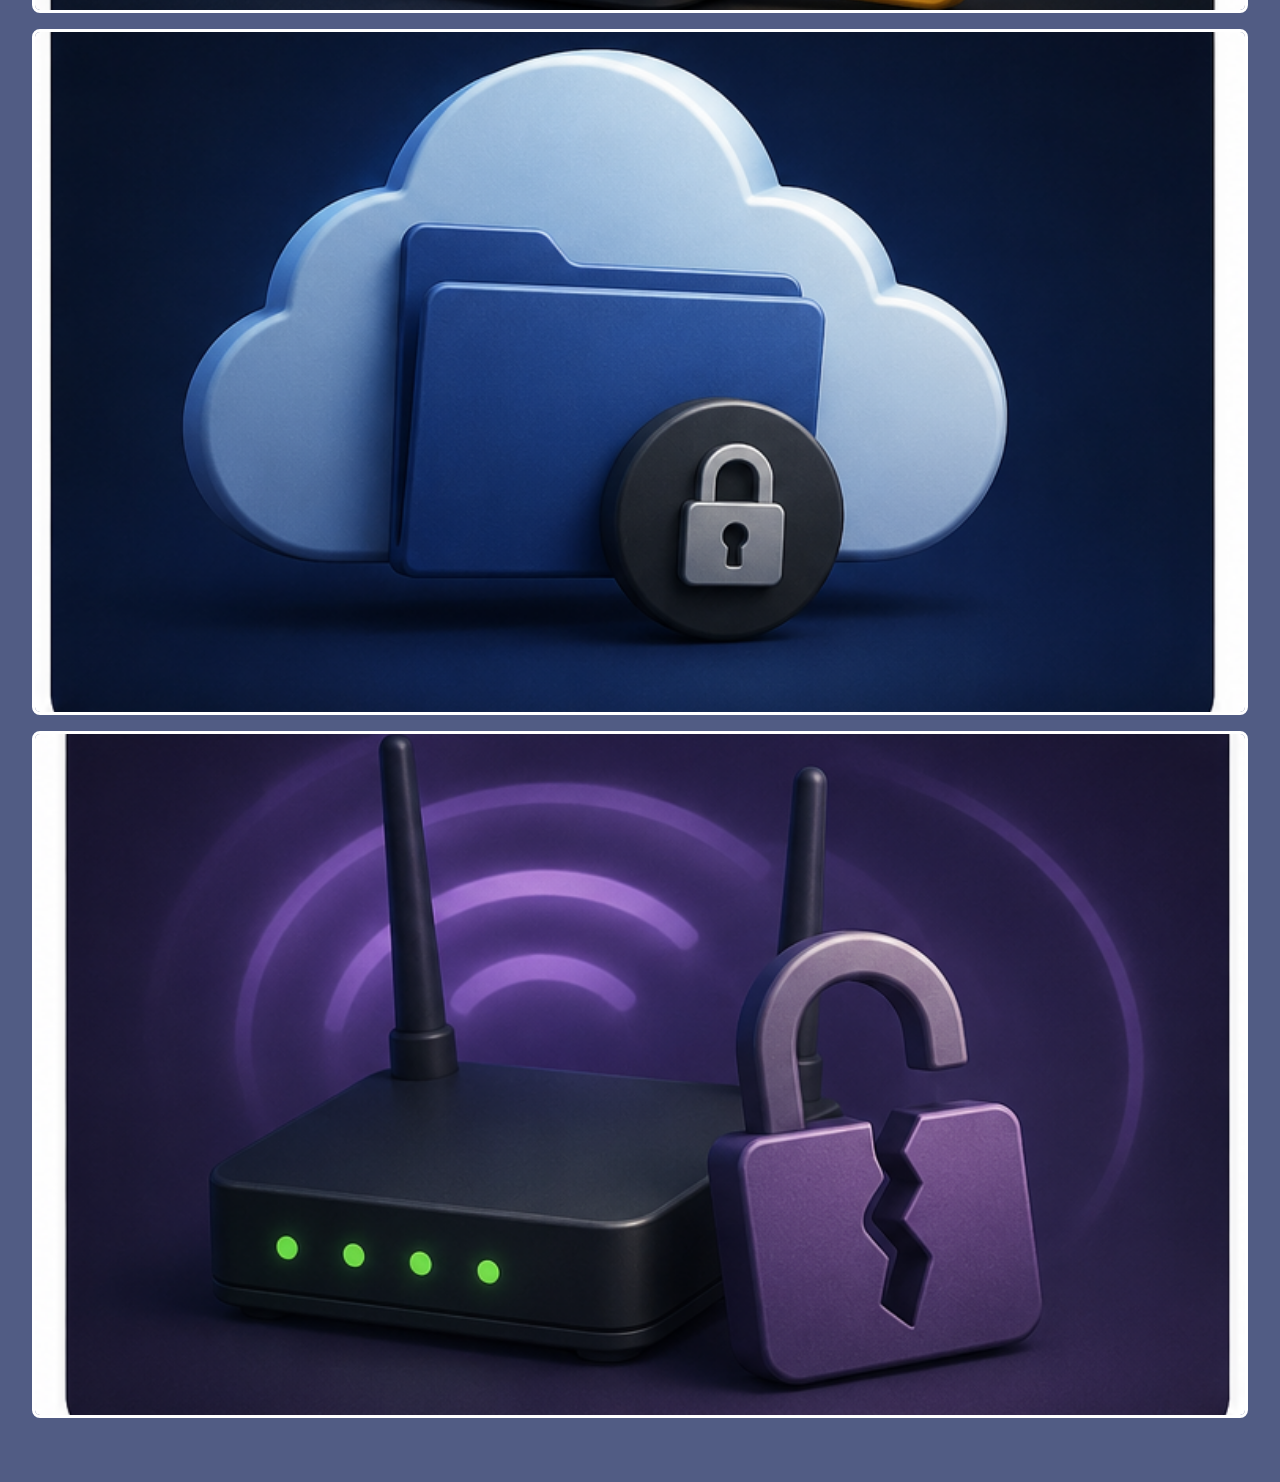
==== commit 60108180: "Tilføj threat-kort og hover-effekt" ====
--- a/index.html
+++ b/index.html
@@ -32,58 +32,51 @@
   </header>
 
   <main id="main-content" aria-label="main-content">
-      <section class="screen hero" data-screen="hero">
-      
-        <div class="hero__title">
-          <h1 class="hero__logo-text">
-            <span>CYBER</span><br>
-            <span>HERO</span>
-          </h1>
-          <h2 class="hero__subtitle">Træning i cybersikkerhed</h2>
+    <section class="screen hero" data-screen="hero">
+      <div class="hero__title">
+        <h1 class="hero__logo-text">
+          <span>CYBER</span><br>
+          <span>HERO</span>
+        </h1>
+        <h2 class="hero__subtitle">Træning i cybersikkerhed</h2>
       </div>
-      
+
       <div class="hero__line"></div>
 
       <div class="hero__image">
-      <img src="imgs/hero_battles.png" alt="Cyber threats illustration">
+        <img src="imgs/hero_battles.png" alt="Cyber threats illustration">
       </div>
 
       <div class="hero__textbox">
         <h3 class="hero__big-text">
-        <span>Kan du spotte faresignalerne?</span>
-      </h3>
-      <p class="hero__info-text"> Brug din viden, lær at spotte de nyeste trusler og bliv CYBER HERO på din kommende arbejdsplads. Der er brug for dig!</p>
+          <span>Kan du spotte faresignalerne?</span>
+        </h3>
+        <p class="hero__info-text">
+          Brug din viden, lær at spotte de nyeste trusler og bliv CYBER HERO på din kommende arbejdsplads.
+          Der er brug for dig!
+        </p>
       </div>
-        <div class="hero__line"></div>
+
+      <div class="hero__line"></div>
       <h4 class="hero__info-text">Vælg en udfordring</h4>
 
       <section class="threat-menu" aria-label="Cybertrusler">
+        <button class="threat-card" type="button" data-go-to="scenario-intro-smishing">
+          <img src="imgs/threat--smishing.png" alt="Smishing illustration">
+        </button>
+
+        <button class="threat-card" type="button" data-go-to="scenario-intro-phishing">
+          <img src="imgs/threat--phishing.png" alt="Phishing illustration">
+        </button>
+
+        <button class="threat-card" type="button" data-go-to="scenario-intro-cloud">
+          <img src="imgs/threat--cloud.png" alt="Cloud-filer illustration">
+        </button>
+
+        <button class="threat-card" type="button" data-go-to="scenario-intro-router">
+          <img src="imgs/threat--router.png" alt="Router illustration">
+        </button>
       </section>
-    </section>
-
-         <button class="threat-card" 
-          type="button" data-go-to="scenario-intro-smishing">
-        <img src="imgs/threat--smishing.png" alt="Smishing illustration"></button>
-        
-        <button class="threat-card" 
-          type="button" data-go-to="scenario-intro-phishing">
-        <img src="imgs/threat--phishing.png" alt="Phishing illustration"></button>
-
-                <button class="threat-card" 
-          type="button" data-go-to="scenario-intro-cloud">
-        <img src="imgs/threat--cloud.png" alt="Trussel Cloud-filer illustration"></button>
-
-                <button class="threat-card" 
-          type="button" data-go-to="scenario-intro-router">
-        <img src="imgs/threat--router.png" alt="threat router illustration"></button>
-
-      </section>
-       
-
-</section>
-        
-      </div>
-<!--       <button class="hero__btn" type="button" data-go-to="scenario-intro-smishing">Smishing-øvelsen</button>
     </section>
 
     <section class="screen dynamic-screen is-hidden" data-screen="dynamic">
@@ -97,7 +90,7 @@
         <div class="dynamic-screen__choices"></div>
       </div>
     </section>
--->
+
     <section class="screen learn-more is-hidden" data-screen="learnMore">
       <div class="learn-more__content">
         <h2>Læs mere om cybersikkerhed</h2>
--- a/css/style.css
+++ b/css/style.css
@@ -112,16 +112,12 @@
 .hero {
   display: flex;
   flex-direction: column;
-  gap: 2.5rem;
-  padding: 3rem 1rem;
+  gap: 1.5rem;
+  padding: 2rem 1rem 4rem;
   background-color: #515c84;
 }
-.hero .hero__left .hero__right {
-  width: 100%;
+.hero__title {
   text-align: center;
-}
-.hero__title {
-  max-width: 38rem;
 }
 .hero__logo-text, .hero__subtitle {
   align-items: center;
@@ -131,7 +127,7 @@
   text-align: center;
 }
 .hero__logo-text {
-  margin-bottom: 1rem;
+  margin: 0;
   font-size: clamp(3rem, 12vw, 6rem);
   font-weight: 800;
   line-height: 0.9;
@@ -139,29 +135,76 @@
 }
 .hero__subtitle {
   color: white;
-  font-size: clamp(1.4rem, 5vw, 1.8rem);
+  font-size: clamp(1.2rem, 5vw, 1.8rem);
   font-weight: 400;
-  margin-top: 0.5rem;
+  margin: 0;
+}
+.hero__line {
+  width: 80%;
+  height: 3px;
+  margin: 0 auto;
+  background-color: #5fd3bc;
+}
+.hero__image img {
+  width: 100%;
+  border-radius: 8px;
+}
+.hero__textbox {
+  text-align: left;
 }
 .hero__big-text {
-  display: flex;
-  flex-direction: column;
-  gap: 0.3rem;
+  margin: 0 0 0.75rem;
   font-weight: 800;
   line-height: 1.1;
-  margin-top: 1rem;
-  max-width: 600px;
 }
 .hero__big-text span {
   color: #5fd3bc;
   font-size: clamp(2rem, 7vw, 3.5rem);
 }
-.hero__big-text .white {
-  color: white;
-}
 .hero__info-text {
-  max-width: 34rem;
-  line-height: 1.4;
+  margin: 0;
+  color: white;
+  line-height: 1.45;
+}
+
+.threat-menu {
+  display: grid;
+  gap: 1rem;
+  width: 100%;
+}
+
+.threat-card {
+  overflow: hidden;
+  width: 100%;
+  padding: 0;
+  background: none;
+  border: 3px solid white;
+  border-radius: 8px;
+  transition: border-color 180ms ease, transform 180ms ease, box-shadow 180ms ease;
+}
+
+.threat-card img {
+  width: 100%;
+  aspect-ratio: 16/9;
+  object-fit: cover;
+  transition: transform 180ms ease;
+}
+
+.threat-card:hover,
+.threat-card:focus-visible {
+  border-color: #5fd3bc;
+  box-shadow: 0 0 0 4px rgba(95, 211, 188, 0.2);
+  transform: translateY(-2px);
+}
+
+.threat-card:hover img,
+.threat-card:focus-visible img {
+  transform: scale(1.04);
+}
+
+.threat-card:focus-visible {
+  outline: 3px solid white;
+  outline-offset: 4px;
 }
 
 .dynamic-screen {
@@ -274,4 +317,4 @@
     display: grid;
     grid-template-columns: 1fr 1fr;
   }
-}/*# sourceMappingURL=style.css.map */+}/*# sourceMappingURL=style.css.map */
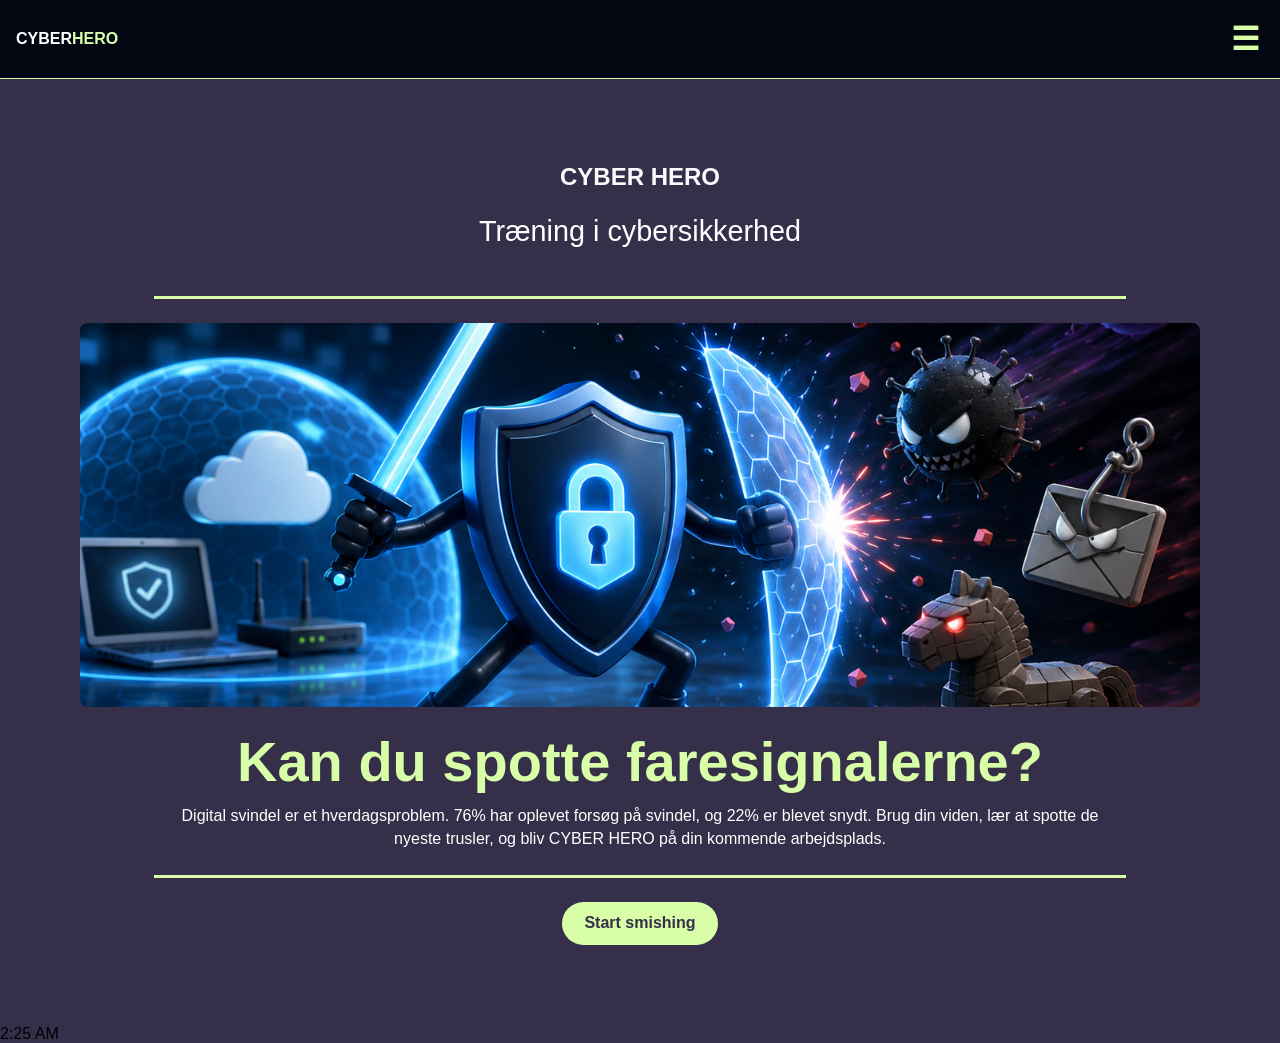
==== commit 8bee409f: "Last minute updates :-D" ====
--- a/index.html
+++ b/index.html
@@ -14,12 +14,14 @@
 <body>
   <a href="#main-content" class="screen-reader-text">Spring til indhold</a>
 
-  <header>
-    <nav class="site-nav" aria-label="site-navigation">
-      <a href="#hero" class="site-nav__link site-nav__link--logo">
-        <img src="imgs/hero-icon--white.png" alt="Cyber Hero logo" class="site-nav__logo--icon">
+  <header class="site-header">
+    <nav class="site-nav" aria-label="Hovednavigation">
+      <a href="#hero" class="site-nav__logo">
+        CYBER<span>HERO</span>
       </a>
+
       <button class="site-nav__burger" type="button" aria-label="Åbn navigation">☰</button>
+
       <ul class="site-nav__list">
         <li class="site-nav__item">
           <a href="#learnMore" class="site-nav__link">Alt om cybersikkerhed</a>
@@ -32,14 +34,13 @@
   </header>
 
   <main id="main-content" aria-label="main-content">
-    <section class="screen hero" data-screen="hero">
+    <section class="screen hero" id="hero" data-screen="hero">
+
       <div class="hero__title">
-        <h1 class="hero__logo-text">
-          <span>CYBER</span><br>
-          <span>HERO</span>
-        </h1>
+        <h1 class="hero__logo-text">CYBER HERO</h1>
         <h2 class="hero__subtitle">Træning i cybersikkerhed</h2>
       </div>
+
 
       <div class="hero__line"></div>
 
@@ -52,15 +53,25 @@
           <span>Kan du spotte faresignalerne?</span>
         </h3>
         <p class="hero__info-text">
-          Brug din viden, lær at spotte de nyeste trusler og bliv CYBER HERO på din kommende arbejdsplads.
-          Der er brug for dig!
+          Digital svindel er et hverdagsproblem. 76% har oplevet forsøg på svindel, og 22% er blevet snydt. Brug din
+          viden, lær at spotte de nyeste trusler, og bliv CYBER HERO på din kommende arbejdsplads.
+
+
         </p>
       </div>
 
       <div class="hero__line"></div>
-      <h4 class="hero__info-text">Vælg en udfordring</h4>
 
-      <section class="threat-menu" aria-label="Cybertrusler">
+
+      <button class="hero__button" type="button" data-go-to="scenario-intro-smishing">
+        Start smishing
+      </button>
+
+
+      <!-- Nice to have: menu til hvis jeg skulle lave flere - lavede almindelig knap i stedet for 
+       <h4 class="hero__info-text">Vælg en udfordring</h4>
+      <div class="hero__actions">
+        <div class="hero__actions"><section class="threat-menu" aria-label="Cybertrusler">
         <button class="threat-card" type="button" data-go-to="scenario-intro-smishing">
           <img src="imgs/threat--smishing.png" alt="Smishing illustration">
         </button>
@@ -75,21 +86,37 @@
 
         <button class="threat-card" type="button" data-go-to="scenario-intro-router">
           <img src="imgs/threat--router.png" alt="Router illustration">
-        </button>
-      </section>
+        </button>-->
+
+
+    </section>
     </section>
 
     <section class="screen dynamic-screen is-hidden" data-screen="dynamic">
       <div class="dynamic-screen__content">
         <p class="dynamic-screen__eyebrow">Cyber Hero</p>
         <span class="dynamic-screen__badge"></span>
+        <ul class="dynamic-screen__feedback" aria-label="Feedback"></ul>
+
         <h2 class="dynamic-screen__title"></h2>
         <p class="dynamic-screen__bodytext"></p>
-        <ul class="dynamic-screen__feedback" aria-label="Feedback"></ul>
+
+
+
+        <div class="dynamic-screen__image is-hidden">
+          <img src="imgs/sms.png" alt="Smishing SMS">
+        </div>
+
         <h3 class="dynamic-screen__question">Hvad gør du?</h3>
         <div class="dynamic-screen__choices"></div>
       </div>
     </section>
+
+
+
+
+    2:25 AM
+
 
     <section class="screen learn-more is-hidden" data-screen="learnMore">
       <div class="learn-more__content">
@@ -112,4 +139,4 @@
   </section>
 </body>
 
-</html>
+</html>
--- a/css/style.css
+++ b/css/style.css
@@ -9,13 +9,13 @@
   margin: 0;
   padding: 0;
   font-family: SF Pro Display, Source Code Pro, Segoe UI, Tahoma, Geneva, Verdana, sans-serif;
-  background-color: #515c84;
+  background-color: #362F49;
 }
 
 p {
   font-size: 1rem;
   font-family: SF Pro Display, Source Code Pro, Segoe UI, Tahoma, Geneva, Verdana, sans-serif;
-  color: #1f2430;
+  color: #e5e7eb;
 }
 
 h1,
@@ -25,7 +25,7 @@
 h5,
 h6 {
   font-weight: 600;
-  color: #f5f7fa;
+  color: #f9fafb;
 }
 
 img {
@@ -37,8 +37,8 @@
 button {
   font: inherit;
   cursor: pointer;
-  background-color: #5fd3bc;
-  color: white;
+  background-color: #D8FFA7;
+  color: #362F49;
   border: none;
   border-radius: 999px;
   padding: 0.8rem 1.4rem;
@@ -47,7 +47,7 @@
 
 button:hover {
   background-color: white;
-  color: #515c84;
+  color: #362F49;
 }
 
 .screen-reader-text {
@@ -63,6 +63,11 @@
 .screen.is-hidden,
 .is-hidden {
   display: none;
+}
+
+.site-header {
+  background-color: #030712;
+  border-bottom: 1px solid #D8FFA7;
 }
 
 .site-nav {
@@ -84,7 +89,7 @@
   top: 100%;
   right: 1rem;
   z-index: 10;
-  background-color: #515c84;
+  background-color: #362F49;
   border: 2px solid rgba(255, 255, 255, 0.3);
   border-radius: 8px;
 }
@@ -95,15 +100,19 @@
   color: white;
   text-decoration: none;
 }
-.site-nav__logo--icon {
-  width: 10rem;
-  height: auto;
-  display: block;
+.site-nav__logo {
+  color: white;
+  text-decoration: none;
+  font-weight: 800;
+  text-transform: uppercase;
+}
+.site-nav__logo span {
+  color: #D8FFA7;
 }
 .site-nav__burger {
   border: none;
   background: none;
-  color: #ffffff;
+  color: #D8FFA7;
   cursor: pointer;
   font-size: 2rem;
   padding: 0.25rem;
@@ -114,39 +123,35 @@
   flex-direction: column;
   gap: 1.5rem;
   padding: 2rem 1rem 4rem;
-  background-color: #515c84;
+  background-color: #362F49;
 }
 .hero__title {
   text-align: center;
 }
-.hero__logo-text, .hero__subtitle {
+.hero__subtitle, .hero__logo-text {
   align-items: center;
   display: flex;
   flex-direction: column;
   gap: 1rem;
   text-align: center;
 }
-.hero__logo-text {
-  margin: 0;
-  font-size: clamp(3rem, 12vw, 6rem);
-  font-weight: 800;
-  line-height: 0.9;
-  text-transform: uppercase;
-}
 .hero__subtitle {
   color: white;
   font-size: clamp(1.2rem, 5vw, 1.8rem);
   font-weight: 400;
-  margin: 0;
+  text-align: center;
 }
 .hero__line {
   width: 80%;
   height: 3px;
   margin: 0 auto;
-  background-color: #5fd3bc;
+  background-color: #D8FFA7;
 }
 .hero__image img {
   width: 100%;
+  max-height: 22rem;
+  -o-object-fit: cover;
+     object-fit: cover;
   border-radius: 8px;
 }
 .hero__textbox {
@@ -156,21 +161,35 @@
   margin: 0 0 0.75rem;
   font-weight: 800;
   line-height: 1.1;
+  text-align: center;
 }
 .hero__big-text span {
-  color: #5fd3bc;
+  color: #D8FFA7;
   font-size: clamp(2rem, 7vw, 3.5rem);
+}
+.hero__actions {
+  display: flex;
+  justify-content: center;
+}
+.hero__button {
+  display: flex;
+  align-items: center;
+  justify-content: center;
 }
 .hero__info-text {
   margin: 0;
   color: white;
   line-height: 1.45;
-}
-
+  text-align: center;
+}
+
+/*
 .threat-menu {
   display: grid;
-  gap: 1rem;
-  width: 100%;
+  grid-template-columns: repeat(2, 1fr);
+  gap: 0.75rem;
+  width: min(100%, 18rem);
+  margin: 0 auto;
 }
 
 .threat-card {
@@ -180,19 +199,22 @@
   background: none;
   border: 3px solid white;
   border-radius: 8px;
-  transition: border-color 180ms ease, transform 180ms ease, box-shadow 180ms ease;
+  transition:
+    border-color 180ms ease,
+    transform 180ms ease,
+    box-shadow 180ms ease;
 }
 
 .threat-card img {
   width: 100%;
-  aspect-ratio: 16/9;
+  aspect-ratio: 1 / 1;
   object-fit: cover;
   transition: transform 180ms ease;
 }
 
 .threat-card:hover,
 .threat-card:focus-visible {
-  border-color: #5fd3bc;
+  border-color: $accent-color;
   box-shadow: 0 0 0 4px rgba(95, 211, 188, 0.2);
   transform: translateY(-2px);
 }
@@ -203,13 +225,13 @@
 }
 
 .threat-card:focus-visible {
-  outline: 3px solid white;
-  outline-offset: 4px;
-}
-
+  outline: 2px solid rgb(0, 0, 0);
+  outline-offset: 5px;
+}
+*/
 .dynamic-screen {
   place-items: center;
-  background-color: #515c84;
+  background-color: #362F49;
 }
 .dynamic-screen:not(.is-hidden) {
   display: grid;
@@ -229,8 +251,8 @@
   display: inline-flex;
   margin-bottom: 1rem;
   padding: 0.35rem 0.75rem;
-  background-color: #5fd3bc;
-  color: #000000;
+  background-color: #D8FFA7;
+  color: #030712;
   border-radius: 999px;
   font-size: 0.85rem;
   font-weight: 800;
@@ -257,7 +279,7 @@
   line-height: 1.5;
 }
 .dynamic-screen__feedback--good, .dynamic-screen__feedback--success {
-  border-color: #5fd3bc;
+  border-color: #22c55e;
 }
 .dynamic-screen__feedback--warning {
   border-color: #ffcf5a;
@@ -284,7 +306,7 @@
 }
 .dynamic-screen__btn:hover {
   background-color: white;
-  color: #515c84;
+  color: #362F49;
 }
 
 .learn-more:not(.is-hidden) {
@@ -307,6 +329,23 @@
 @media (min-width: 768px) {
   .screen {
     padding: 4rem 2rem;
+  }
+  .hero {
+    align-items: center;
+    padding: 4rem 2rem 5rem;
+  }
+  .hero__title, .hero__textbox {
+    width: min(100%, 60rem);
+  }
+  .hero__image {
+    width: min(100%, 70rem);
+  }
+  .hero__image img {
+    max-height: 24rem;
+  }
+  .hero__big-text, .hero__info-text,
+  .hero h4 {
+    text-align: center;
   }
   .cards {
     display: grid;
@@ -317,4 +356,4 @@
     display: grid;
     grid-template-columns: 1fr 1fr;
   }
-}/*# sourceMappingURL=style.css.map */
+}/*# sourceMappingURL=style.css.map */
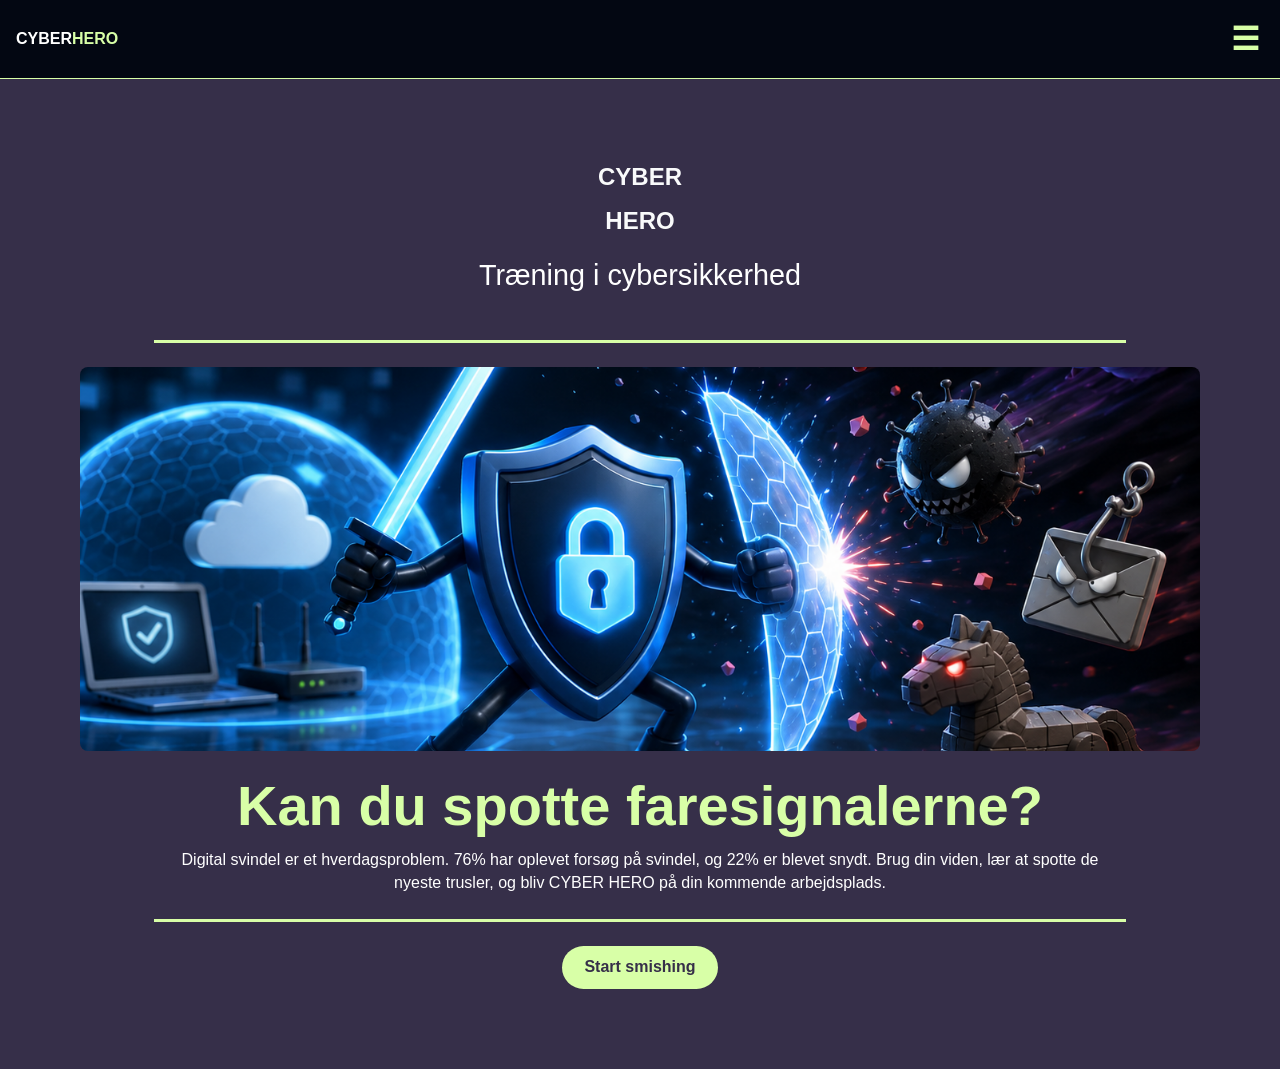
==== commit 19388a6d: "Final rettelser" ====
--- a/index.html
+++ b/index.html
@@ -37,7 +37,7 @@
     <section class="screen hero" id="hero" data-screen="hero">
 
       <div class="hero__title">
-        <h1 class="hero__logo-text">CYBER HERO</h1>
+      <h1 class="hero__logo-text">CYBER <span>HERO</span></h1>
         <h2 class="hero__subtitle">Træning i cybersikkerhed</h2>
       </div>
 
@@ -86,10 +86,10 @@
 
         <button class="threat-card" type="button" data-go-to="scenario-intro-router">
           <img src="imgs/threat--router.png" alt="Router illustration">
-        </button>-->
+        </button></section>-->
 
 
-    </section>
+    
     </section>
 
     <section class="screen dynamic-screen is-hidden" data-screen="dynamic">
@@ -111,12 +111,6 @@
         <div class="dynamic-screen__choices"></div>
       </div>
     </section>
-
-
-
-
-    2:25 AM
-
 
     <section class="screen learn-more is-hidden" data-screen="learnMore">
       <div class="learn-more__content">
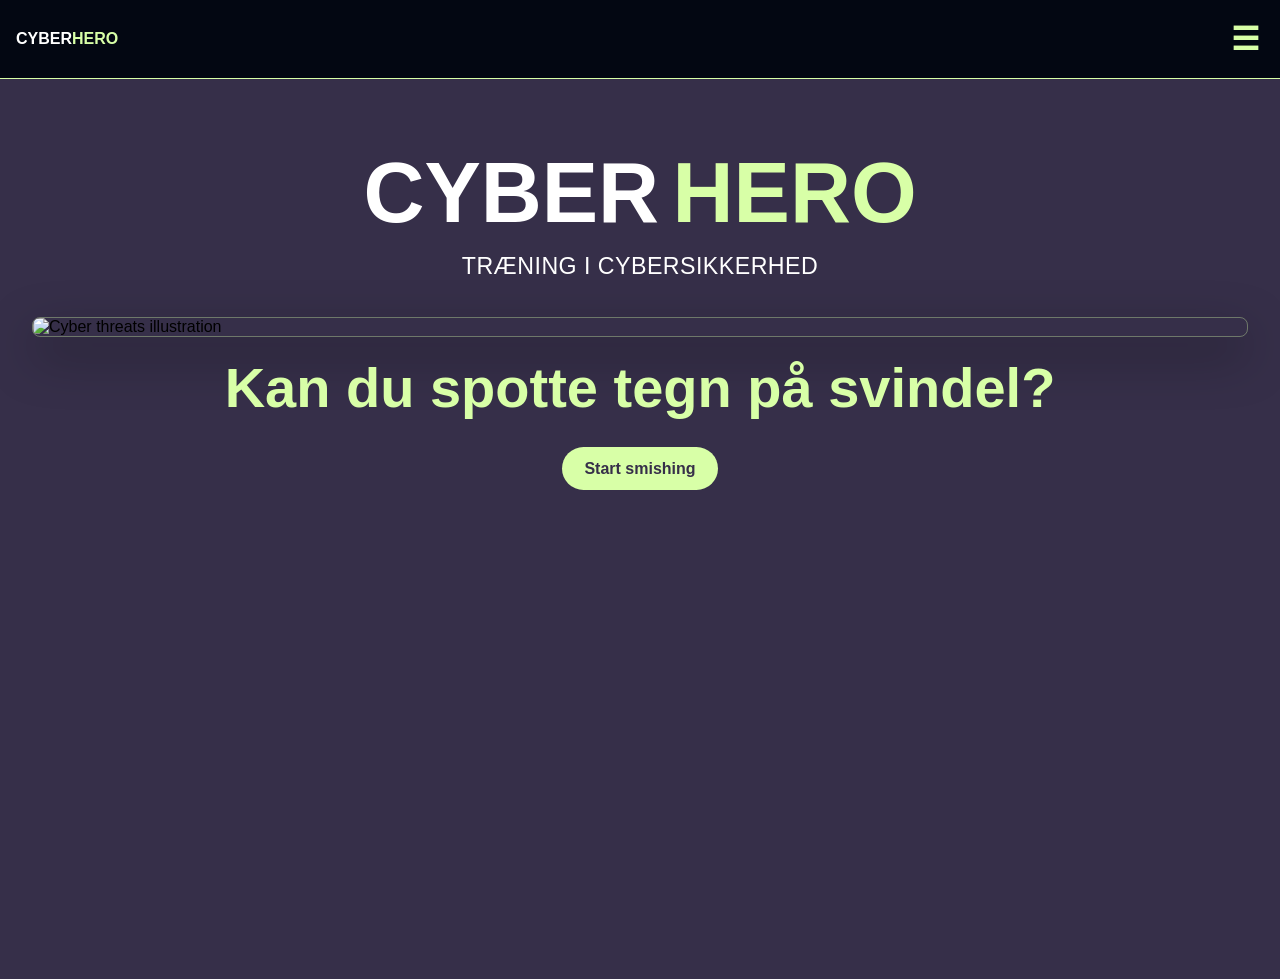
==== commit 8fb2eca4: "Ryddet op i projektstruktur og opdateret assets" ====
--- a/index.html
+++ b/index.html
@@ -1,4 +1,4 @@
-<!DOCTYPE html>
+﻿<!DOCTYPE html>
 <html lang="da">
 
 <head>
@@ -6,8 +6,8 @@
   <meta http-equiv="X-UA-Compatible" content="IE=edge">
   <meta name="viewport" content="width=device-width, initial-scale=1.0">
   <title>Cybersikkerhed</title>
-  <script src="js/script-screens.js" defer></script>
-  <script src="js/script.js" defer></script>
+  <script src="js.script/script-screens.js" defer></script>
+  <script src="js.script/script.js" defer></script>
   <link rel="stylesheet" href="css/style.css">
 </head>
 
@@ -16,7 +16,7 @@
 
   <header class="site-header">
     <nav class="site-nav" aria-label="Hovednavigation">
-      <a href="#hero" class="site-nav__logo">
+      <a href="#hero" class="site-nav__logo" data-go-to="hero">
         CYBER<span>HERO</span>
       </a>
 
@@ -45,18 +45,15 @@
       <div class="hero__line"></div>
 
       <div class="hero__image">
-        <img src="imgs/hero_battles.png" alt="Cyber threats illustration">
+        <img src="img/defence.png" alt="Cyber threats illustration">
       </div>
 
       <div class="hero__textbox">
         <h3 class="hero__big-text">
-          <span>Kan du spotte faresignalerne?</span>
+          <span>Kan du spotte tegn på svindel?</span>
         </h3>
         <p class="hero__info-text">
-          Digital svindel er et hverdagsproblem. 76% har oplevet forsøg på svindel, og 22% er blevet snydt. Brug din
-          viden, lær at spotte de nyeste trusler, og bliv CYBER HERO på din kommende arbejdsplads.
-
-
+         
         </p>
       </div>
 
@@ -65,46 +62,45 @@
 
       <button class="hero__button" type="button" data-go-to="scenario-intro-smishing">
         Start smishing
-      </button>
-
-
-      <!-- Nice to have: menu til hvis jeg skulle lave flere - lavede almindelig knap i stedet for 
-       <h4 class="hero__info-text">Vælg en udfordring</h4>
-      <div class="hero__actions">
-        <div class="hero__actions"><section class="threat-menu" aria-label="Cybertrusler">
-        <button class="threat-card" type="button" data-go-to="scenario-intro-smishing">
-          <img src="imgs/threat--smishing.png" alt="Smishing illustration">
-        </button>
-
-        <button class="threat-card" type="button" data-go-to="scenario-intro-phishing">
-          <img src="imgs/threat--phishing.png" alt="Phishing illustration">
-        </button>
-
-        <button class="threat-card" type="button" data-go-to="scenario-intro-cloud">
-          <img src="imgs/threat--cloud.png" alt="Cloud-filer illustration">
-        </button>
-
-        <button class="threat-card" type="button" data-go-to="scenario-intro-router">
-          <img src="imgs/threat--router.png" alt="Router illustration">
-        </button></section>-->
-
-
-    
+      </button>      
     </section>
 
     <section class="screen dynamic-screen is-hidden" data-screen="dynamic">
       <div class="dynamic-screen__content">
-        <p class="dynamic-screen__eyebrow">Cyber Hero</p>
+        <p class="dynamic-screen__eyebrow">CYBER <span>HERO</span></p>
         <span class="dynamic-screen__badge"></span>
         <ul class="dynamic-screen__feedback" aria-label="Feedback"></ul>
 
         <h2 class="dynamic-screen__title"></h2>
         <p class="dynamic-screen__bodytext"></p>
 
+        <div class="dynamic-screen__image is-hidden">
+          <img src="img/sms-message.png" alt="Smishing SMS">
+        </div>
 
+        <div class="dynamic-screen__briefing is-hidden">
+          <article class="briefing-card briefing-card--alert">
+            <div class="briefing-card__icon" aria-hidden="true">!</div>
+            <div>
+              <h3 class="briefing-card__title">Smishing-alert</h3>
+              <p>Du vil om lidt modtage en mistænkelig sms-besked.</p>
+              <p><strong>Hvordan reagerer du?</strong></p>
+            </div>
+          </article>
 
-        <div class="dynamic-screen__image is-hidden">
-          <img src="imgs/sms.png" alt="Smishing SMS">
+          <article class="briefing-card">
+            <div class="briefing-card__icon briefing-card__icon--info" aria-hidden="true">i</div>
+            <div>
+              <h3 class="briefing-card__subtitle">Hvad du vil lære:</h3>
+              <ul class="briefing-card__list">
+                <li>at genkende smishing</li>
+                <li>at træffe sikre valg under pres</li>
+                <li>at reagere hvis du er blevet smished</li>
+              </ul>
+              <p class="briefing-card__meta"><strong>Målgruppe:</strong> Studerende på akademiuddannelser</p>
+              <p class="briefing-card__meta"><strong>Varighed:</strong> 3-5 minutter</p>
+            </div>
+          </article>
         </div>
 
         <h3 class="dynamic-screen__question">Hvad gør du?</h3>
@@ -114,9 +110,10 @@
 
     <section class="screen learn-more is-hidden" data-screen="learnMore">
       <div class="learn-more__content">
-        <h2>Læs mere om cybersikkerhed</h2>
-        <p>
-          Stop op, tjek afsenderen og gå selv til den officielle kanal, når en besked beder dig handle hurtigt.
+        <h2>Få mere viden om cybersikkerhed</h2>
+        <p> Digital svindel er et hverdagsproblem. 76% har oplevet forsøg på svindel, og 22% er blevet snydt. Brug din
+          viden, læt at spotte de nyeste trusler, og bliv CYBER HERO på din kommende arbejdsplads.<br>
+          Stop op, tjek afsenderen og kontakt selv den officielle kanal, når en besked beder dig handle hurtigt.
           Det er især vigtigt, hvis du bliver bedt om at logge ind, betale eller bekræfte personlige oplysninger.
         </p>
         <button type="button" data-go-to="hero">Tilbage til forsiden</button>
@@ -127,10 +124,10 @@
   <section class="footer">
     <div class="footer__logobox">
       <div class="footer__logo-img">
-        <img src="imgs/ch-finish-shield-ai.png" alt="Cyber Hero skjold">
+        <img src="img/ch-finish-shield-ai.png" alt="Cyber Hero skjold">
       </div>
     </div>
   </section>
 </body>
 
-</html>+</html>
--- a/css/style.css
+++ b/css/style.css
@@ -121,44 +121,59 @@
 .hero {
   display: flex;
   flex-direction: column;
-  gap: 1.5rem;
-  padding: 2rem 1rem 4rem;
+  gap: 1.25rem;
+  padding: 2.75rem 1rem 3.5rem;
   background-color: #362F49;
 }
 .hero__title {
-  text-align: center;
+  margin: 0;
+  font-size: clamp(2.7rem, 6.6vw, 5.8rem);
+  line-height: 1;
+  font-weight: 900;
+  text-align: center;
+  text-transform: uppercase;
 }
 .hero__subtitle, .hero__logo-text {
   align-items: center;
   display: flex;
   flex-direction: column;
-  gap: 1rem;
+  gap: 0.75rem;
   text-align: center;
 }
 .hero__subtitle {
   color: white;
-  font-size: clamp(1.2rem, 5vw, 1.8rem);
+  font-size: clamp(1rem, 2.6vw, 1.45rem);
   font-weight: 400;
-  text-align: center;
+  letter-spacing: 0.02em;
+  text-align: center;
+}
+.hero__logo-text {
+  margin: 0;
+  color: white;
+  font-size: inherit;
+  font-weight: 900;
+  line-height: 1;
+}
+.hero__logo-text span {
+  color: #D8FFA7;
 }
 .hero__line {
-  width: 80%;
-  height: 3px;
-  margin: 0 auto;
-  background-color: #D8FFA7;
+  display: none;
 }
 .hero__image img {
   width: 100%;
   max-height: 22rem;
   -o-object-fit: cover;
      object-fit: cover;
-  border-radius: 8px;
+  border: 1px solid rgba(216, 255, 167, 0.35);
+  border-radius: 8px;
+  box-shadow: 0 18px 50px rgba(0, 0, 0, 0.35);
 }
 .hero__textbox {
   text-align: left;
 }
 .hero__big-text {
-  margin: 0 0 0.75rem;
+  margin: 0 0 0.5rem;
   font-weight: 800;
   line-height: 1.1;
   text-align: center;
@@ -237,15 +252,19 @@
   display: grid;
 }
 .dynamic-screen__content {
-  width: min(100%, 28rem);
+  width: min(100%, 64rem);
 }
 .dynamic-screen__eyebrow {
-  margin: 0 0 1.5rem;
-  color: white;
-  font-size: 1.45rem;
-  font-weight: 800;
+  margin: 0 0 2rem;
+  color: white;
+  font-size: clamp(2rem, 5vw, 3.25rem);
+  font-weight: 900;
+  line-height: 1;
   text-align: center;
   text-transform: uppercase;
+}
+.dynamic-screen__eyebrow span {
+  color: #D8FFA7;
 }
 .dynamic-screen__badge {
   display: inline-flex;
@@ -259,24 +278,54 @@
   text-transform: uppercase;
 }
 .dynamic-screen__title {
-  margin: 0 0 0.75rem;
-  font-size: clamp(1.8rem, 7vw, 2.5rem);
+  margin: 0 0 1rem;
+  color: #D8FFA7;
+  font-size: clamp(2rem, 6vw, 2.8rem);
   line-height: 1.05;
 }
 .dynamic-screen__bodytext {
-  margin: 0 0 1rem;
-  color: white;
-  line-height: 1.45;
+  max-width: 52rem;
+  margin: 0 0 1.5rem;
+  color: white;
+  font-size: clamp(1.05rem, 2vw, 1.25rem);
+  line-height: 1.6;
+  white-space: pre-line;
+}
+.dynamic-screen__briefing {
+  display: grid;
+  gap: 1.25rem;
+  margin: 1.75rem 0;
+}
+.dynamic-screen__briefing.is-hidden {
+  display: none;
+}
+.dynamic-screen__image {
+  display: flex;
+  justify-content: center;
+}
+.dynamic-screen__image img {
+  width: auto;
+  max-width: min(100%, 28rem);
+  max-height: 34rem;
+  -o-object-fit: contain;
+     object-fit: contain;
+  border-radius: 8px;
 }
 .dynamic-screen__feedback {
-  min-height: 10rem;
-  margin: 1.5rem 0;
+  margin: 1.25rem 0 2rem;
   padding: 1rem 1.25rem;
   background-color: rgba(255, 255, 255, 0.08);
   border: 3px solid white;
   border-radius: 8px;
   color: white;
-  line-height: 1.5;
+  font-size: clamp(1rem, 2vw, 1.15rem);
+  line-height: 1.55;
+}
+.dynamic-screen__feedback li {
+  margin-bottom: 0.35rem;
+}
+.dynamic-screen__feedback li:last-child {
+  margin-bottom: 0;
 }
 .dynamic-screen__feedback--good, .dynamic-screen__feedback--success {
   border-color: #22c55e;
@@ -309,13 +358,76 @@
   color: #362F49;
 }
 
+.briefing-card {
+  display: grid;
+  grid-template-columns: auto 1fr;
+  gap: 1.1rem;
+  padding: clamp(1.25rem, 3vw, 1.75rem);
+  background-color: rgba(3, 7, 18, 0.38);
+  border: 1px solid rgba(216, 255, 167, 0.28);
+  border-radius: 8px;
+  box-shadow: 0 16px 38px rgba(0, 0, 0, 0.22);
+  color: white;
+}
+.briefing-card p {
+  margin: 0 0 0.75rem;
+  font-size: clamp(1.05rem, 2vw, 1.2rem);
+  line-height: 1.55;
+}
+.briefing-card p:last-child {
+  margin-bottom: 0;
+}
+.briefing-card__icon {
+  display: grid;
+  place-items: center;
+  width: 2.65rem;
+  height: 2.65rem;
+  color: #ff4d5f;
+  background-color: rgba(255, 77, 95, 0.12);
+  border: 2px solid #ff4d5f;
+  border-radius: 50%;
+  font-size: 1.45rem;
+  font-weight: 900;
+}
+.briefing-card__icon--info {
+  color: #D8FFA7;
+  background-color: rgba(216, 255, 167, 0.12);
+  border-color: #D8FFA7;
+}
+.briefing-card__title, .briefing-card__subtitle {
+  margin: 0 0 1rem;
+  color: white;
+  font-size: clamp(1.25rem, 3vw, 1.55rem);
+  font-weight: 900;
+  letter-spacing: 0.06em;
+  text-transform: uppercase;
+}
+.briefing-card__list {
+  margin: 0 0 1rem;
+  padding-left: 1.25rem;
+  font-size: clamp(1.05rem, 2vw, 1.18rem);
+  line-height: 1.75;
+}
+.briefing-card__meta {
+  color: rgba(255, 255, 255, 0.78);
+  font-size: clamp(0.98rem, 1.8vw, 1.08rem);
+}
+
+.is-briefing-screen .dynamic-screen__image {
+  margin: 1.5rem 0 1.75rem;
+}
+.is-briefing-screen .dynamic-screen__image img {
+  max-width: min(100%, 24rem);
+  max-height: 30rem;
+}
+
 .learn-more:not(.is-hidden) {
   display: grid;
   place-items: center;
 }
 
 .learn-more__content {
-  width: min(100%, 34rem);
+  width: min(100%, 64rem);
 }
 .learn-more p {
   color: white;
@@ -332,13 +444,19 @@
   }
   .hero {
     align-items: center;
-    padding: 4rem 2rem 5rem;
+    padding: 4.5rem 2rem 4rem;
   }
   .hero__title, .hero__textbox {
-    width: min(100%, 60rem);
+    width: min(100%, 72rem);
+  }
+  .hero__logo-text {
+    flex-direction: row;
+    justify-content: center;
+    gap: 0.16em;
+    white-space: nowrap;
   }
   .hero__image {
-    width: min(100%, 70rem);
+    width: min(100%, 104rem);
   }
   .hero__image img {
     max-height: 24rem;
@@ -356,4 +474,4 @@
     display: grid;
     grid-template-columns: 1fr 1fr;
   }
-}/*# sourceMappingURL=style.css.map */+}/*# sourceMappingURL=style.css.map */
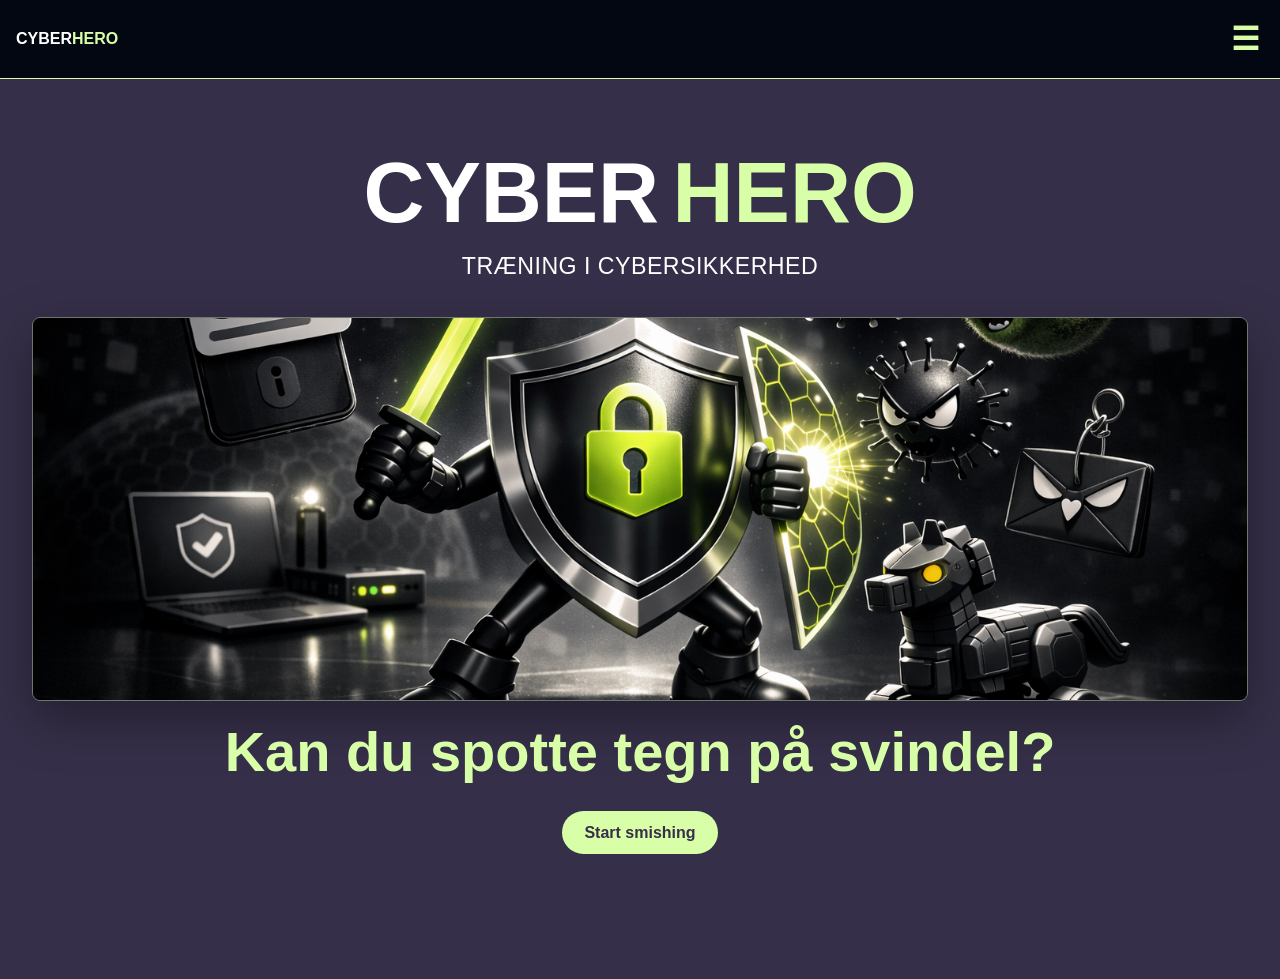
==== commit 85bcc205: "Rettet paths til js og imgs" ====
--- a/index.html
+++ b/index.html
@@ -6,8 +6,8 @@
   <meta http-equiv="X-UA-Compatible" content="IE=edge">
   <meta name="viewport" content="width=device-width, initial-scale=1.0">
   <title>Cybersikkerhed</title>
-  <script src="js.script/script-screens.js" defer></script>
-  <script src="js.script/script.js" defer></script>
+<script src="js/script-screens.js" defer></script>
+<script src="js/script.js" defer></script>
   <link rel="stylesheet" href="css/style.css">
 </head>
 
@@ -45,7 +45,7 @@
       <div class="hero__line"></div>
 
       <div class="hero__image">
-        <img src="img/defence.png" alt="Cyber threats illustration">
+        <img src="imgs/defence.png" alt="Cyber threats illustration">
       </div>
 
       <div class="hero__textbox">
@@ -75,7 +75,7 @@
         <p class="dynamic-screen__bodytext"></p>
 
         <div class="dynamic-screen__image is-hidden">
-          <img src="img/sms-message.png" alt="Smishing SMS">
+          <img src="imgs/" alt="Smishing SMS">
         </div>
 
         <div class="dynamic-screen__briefing is-hidden">
@@ -124,7 +124,7 @@
   <section class="footer">
     <div class="footer__logobox">
       <div class="footer__logo-img">
-        <img src="img/ch-finish-shield-ai.png" alt="Cyber Hero skjold">
+        <img src="imgs/ch-finish-shield-ai.png" alt="Cyber Hero skjold">
       </div>
     </div>
   </section>
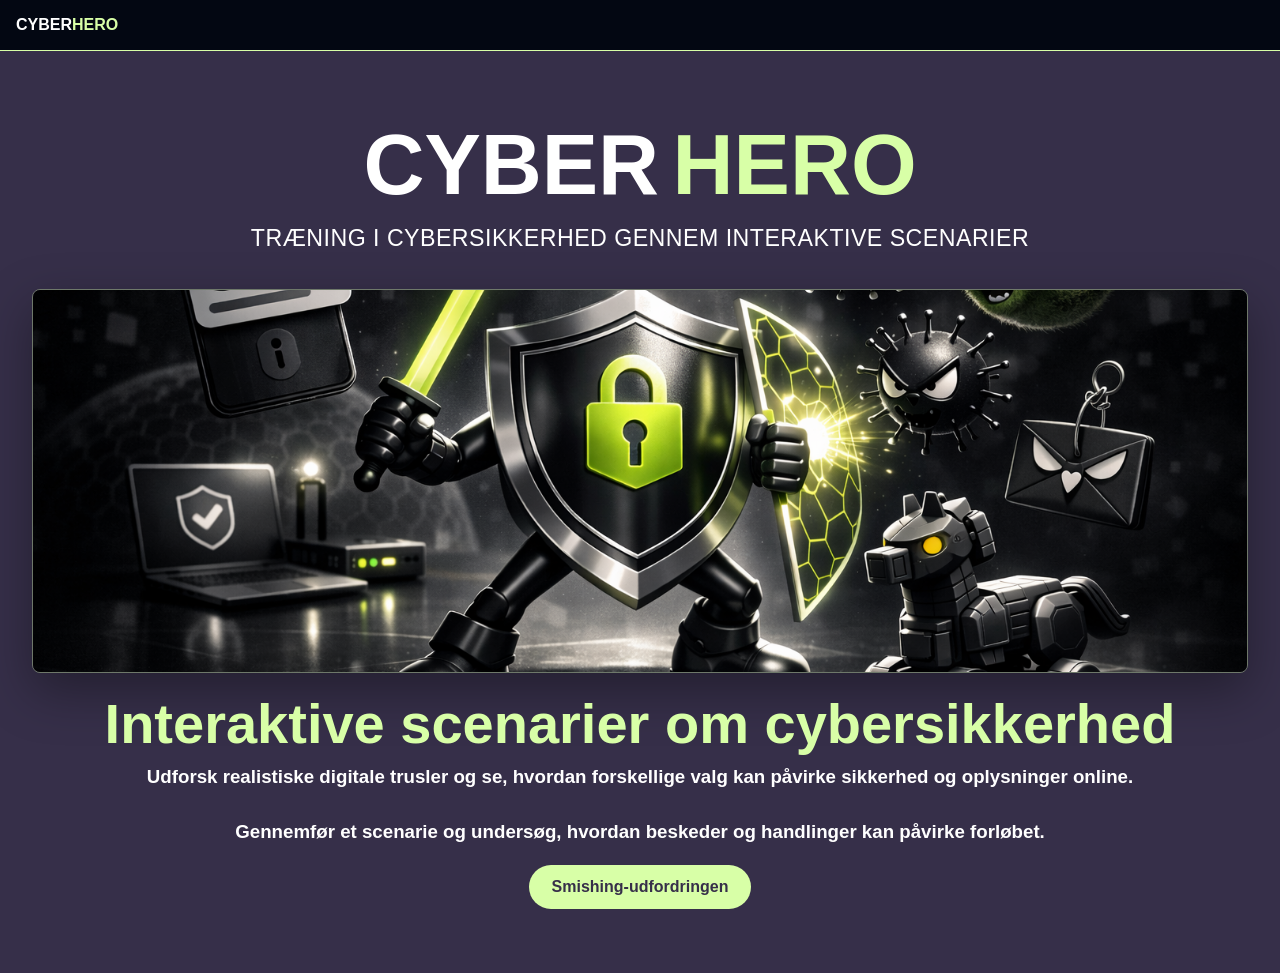
==== commit 1daf75a7: "Eksamen_2_Opdateret smishing flow og design" ====
--- a/index.html
+++ b/index.html
@@ -6,8 +6,8 @@
   <meta http-equiv="X-UA-Compatible" content="IE=edge">
   <meta name="viewport" content="width=device-width, initial-scale=1.0">
   <title>Cybersikkerhed</title>
-<script src="js/script-screens.js" defer></script>
-<script src="js/script.js" defer></script>
+  <script src="js/script-screens.js" defer></script>
+  <script src="js/script.js" defer></script>
   <link rel="stylesheet" href="css/style.css">
 </head>
 
@@ -19,17 +19,6 @@
       <a href="#hero" class="site-nav__logo" data-go-to="hero">
         CYBER<span>HERO</span>
       </a>
-
-      <button class="site-nav__burger" type="button" aria-label="Åbn navigation">☰</button>
-
-      <ul class="site-nav__list">
-        <li class="site-nav__item">
-          <a href="#learnMore" class="site-nav__link">Alt om cybersikkerhed</a>
-        </li>
-        <li class="site-nav__item">
-          <a href="#scenario-intro-smishing" class="site-nav__link">Smishing</a>
-        </li>
-      </ul>
     </nav>
   </header>
 
@@ -37,12 +26,9 @@
     <section class="screen hero" id="hero" data-screen="hero">
 
       <div class="hero__title">
-      <h1 class="hero__logo-text">CYBER <span>HERO</span></h1>
-        <h2 class="hero__subtitle">Træning i cybersikkerhed</h2>
+        <h1 class="hero__logo-text">CYBER <span>HERO</span></h1>
+        <h2 class="hero__subtitle">Træning i cybersikkerhed gennem interaktive scenarier</h2>
       </div>
-
-
-      <div class="hero__line"></div>
 
       <div class="hero__image">
         <img src="imgs/defence.png" alt="Cyber threats illustration">
@@ -50,19 +36,31 @@
 
       <div class="hero__textbox">
         <h3 class="hero__big-text">
-          <span>Kan du spotte tegn på svindel?</span>
+          <span>Interaktive scenarier om cybersikkerhed</span>
         </h3>
-        <p class="hero__info-text">
-         
-        </p>
+        <div class="hero__info-card">
+          <h3 class="hero__info-text">
+            Udforsk realistiske digitale trusler og se, hvordan forskellige valg kan påvirke sikkerhed og oplysninger
+            online.
+          </h3>
+        </div>
       </div>
+      <div class="hero__textbox">
+        <h3 class="hero__big-text">
+          <span></span>
+        </h3>
+        <div class="hero__info-card">
+          <h3 class="hero__info-text">
+            Gennemfør et scenarie og undersøg, hvordan beskeder og handlinger kan påvirke forløbet.
+          </h3>
 
-      <div class="hero__line"></div>
+        </div>
+      </div>
 
 
       <button class="hero__button" type="button" data-go-to="scenario-intro-smishing">
-        Start smishing
-      </button>      
+        Smishing-udfordringen
+      </button>
     </section>
 
     <section class="screen dynamic-screen is-hidden" data-screen="dynamic">
@@ -71,11 +69,11 @@
         <span class="dynamic-screen__badge"></span>
         <ul class="dynamic-screen__feedback" aria-label="Feedback"></ul>
 
-        <h2 class="dynamic-screen__title"></h2>
-        <p class="dynamic-screen__bodytext"></p>
+        <h2 class="dynamic-screen__title">test1</h2>
+        <p class="dynamic-screen__bodytext">tekst</p>
 
         <div class="dynamic-screen__image is-hidden">
-          <img src="imgs/" alt="Smishing SMS">
+          <img src="imgs/smishing.png" alt="Smishing SMS">
         </div>
 
         <div class="dynamic-screen__briefing is-hidden">
@@ -90,6 +88,7 @@
 
           <article class="briefing-card">
             <div class="briefing-card__icon briefing-card__icon--info" aria-hidden="true">i</div>
+
             <div>
               <h3 class="briefing-card__subtitle">Hvad du vil lære:</h3>
               <ul class="briefing-card__list">
@@ -107,27 +106,7 @@
         <div class="dynamic-screen__choices"></div>
       </div>
     </section>
-
-    <section class="screen learn-more is-hidden" data-screen="learnMore">
-      <div class="learn-more__content">
-        <h2>Få mere viden om cybersikkerhed</h2>
-        <p> Digital svindel er et hverdagsproblem. 76% har oplevet forsøg på svindel, og 22% er blevet snydt. Brug din
-          viden, læt at spotte de nyeste trusler, og bliv CYBER HERO på din kommende arbejdsplads.<br>
-          Stop op, tjek afsenderen og kontakt selv den officielle kanal, når en besked beder dig handle hurtigt.
-          Det er især vigtigt, hvis du bliver bedt om at logge ind, betale eller bekræfte personlige oplysninger.
-        </p>
-        <button type="button" data-go-to="hero">Tilbage til forsiden</button>
-      </div>
-    </section>
   </main>
-
-  <section class="footer">
-    <div class="footer__logobox">
-      <div class="footer__logo-img">
-        <img src="imgs/ch-finish-shield-ai.png" alt="Cyber Hero skjold">
-      </div>
-    </div>
-  </section>
 </body>
 
-</html>
+</html>
--- a/css/style.css
+++ b/css/style.css
@@ -474,4 +474,45 @@
     display: grid;
     grid-template-columns: 1fr 1fr;
   }
+  .dynamic-screen__content {
+    display: grid;
+    grid-template-columns: minmax(0, 1fr) minmax(18rem, 28rem);
+    grid-template-areas: "eyebrow eyebrow" "badge image" "feedback image" "title image" "body image" "question image" "choices image";
+    align-items: start;
+    column-gap: 4rem;
+    width: min(100%, 78rem);
+  }
+  .dynamic-screen__eyebrow {
+    grid-area: eyebrow;
+    text-align: left;
+  }
+  .dynamic-screen__badge {
+    grid-area: badge;
+    justify-self: start;
+  }
+  .dynamic-screen__feedback {
+    grid-area: feedback;
+  }
+  .dynamic-screen__title {
+    grid-area: title;
+  }
+  .dynamic-screen__bodytext {
+    grid-area: body;
+    max-width: none;
+  }
+  .dynamic-screen__image {
+    grid-area: image;
+    justify-content: flex-end;
+  }
+  .dynamic-screen__image img {
+    width: 100%;
+    max-width: 28rem;
+    max-height: 34rem;
+  }
+  .dynamic-screen__question {
+    grid-area: question;
+  }
+  .dynamic-screen__choices {
+    grid-area: choices;
+  }
 }/*# sourceMappingURL=style.css.map */
